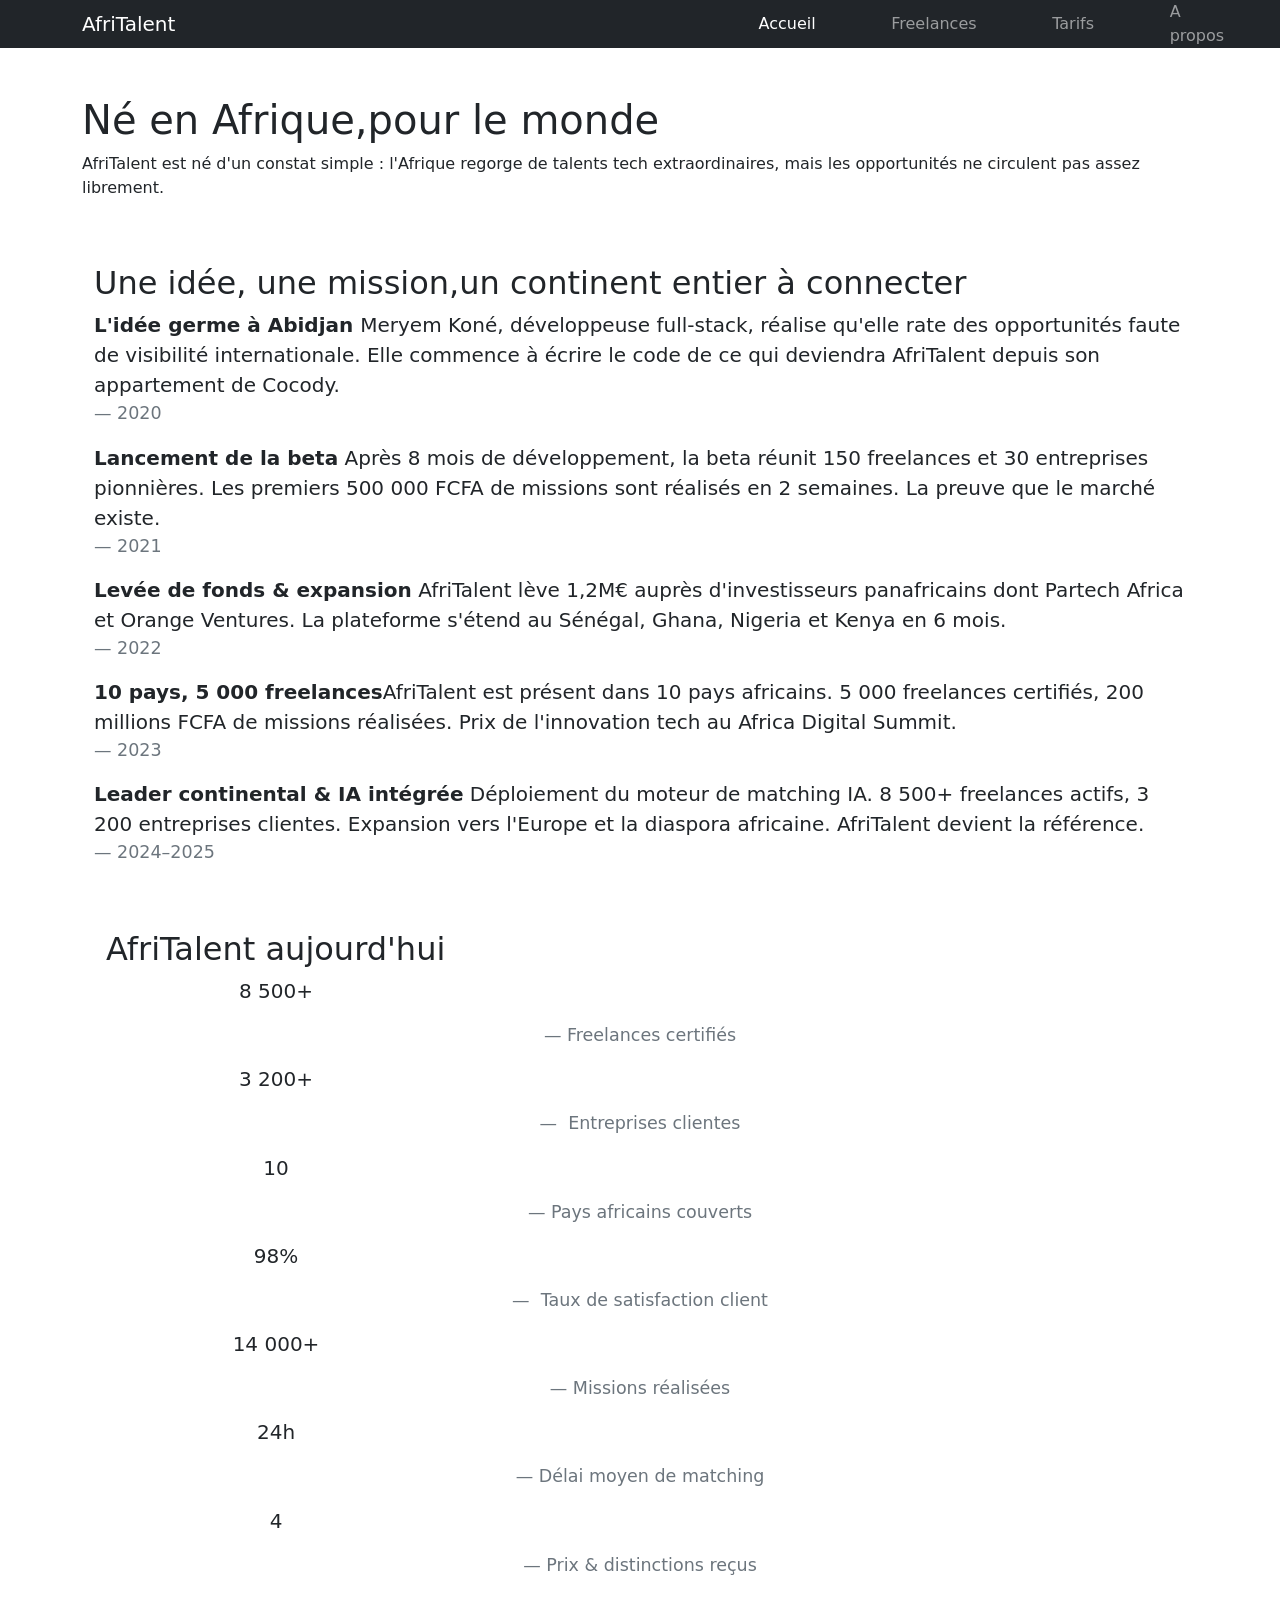
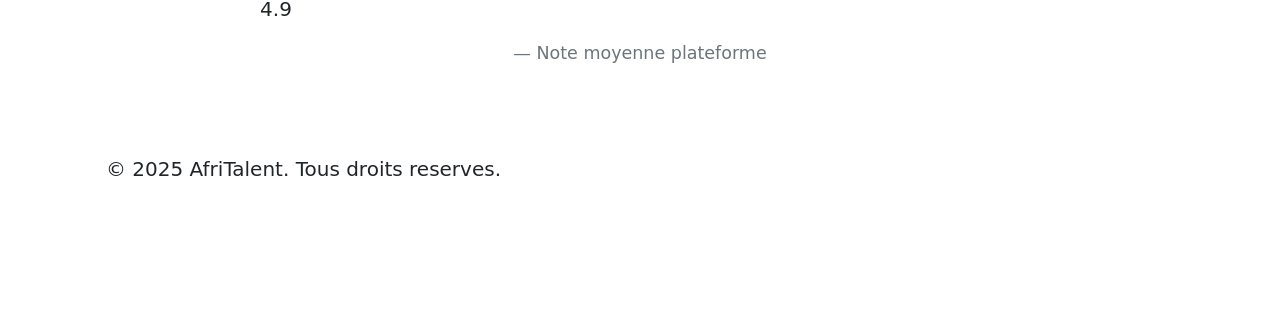
==== ABOUT.html @ 856fa5ba "HTML : structure complete des 5 pages avec sections et contenu texte" ====
<!DOCTYPE html>
<html lang="en">
<head>
    <meta charset="UTF-8">
    <meta name="viewport" content="width=device-width, initial-scale=1.0">
    <title>AfriTalent</title>
</head>
<link href="ABOUT.css" rel="stylesheet" type="text/css">

<link href="https://cdn.jsdelivr.net/npm/bootstrap@5.3.0/dist/css/bootstrap.min.css"
rel="stylesheet">

<body>
   <nav class="navbar navbar-expand-lg navbar-dark bg-dark">
 <div class="container">
 <a class="navbar-brand" href="index.html">AfriTalent</a>
 <button class="navbar-toggler" type="button"
 data-bs-toggle="collapse"
 data-bs-target="#navMenu"
 aria-controls="navMenu"
 aria-expanded="false"
 aria-label="Toggle navigation">
 <span class="navbar-toggler-icon"></span>
 </button>
 <div class="collapse navbar-collapse" id="navMenu">
 <ul class="navbar-nav ms-auto">
 <li class="nav-item"><a class="nav-link active"
href="index.html">Accueil</a></li>
 <li class="nav-item"><a class="nav-link"
href="freelances.html">Freelances</a></li>
 <li class="nav-item"><a class="nav-link"
href="tarifs.html">Tarifs</a></li>
 <li class="nav-item"><a class="nav-link" href="about.html">A
propos</a></li>
 <li class="nav-item"><a class="nav-link"
href="contact.html">Contact</a></li>
 </ul>
 </div>
 </div>
</nav>
 <!-- Contenu principal -->
 <main>
 <!-- Section Hero : accroche principale -->
 <section id="hero">
 <div class="container py-5">
 <h1>Né en Afrique,pour le monde</h1>
 <p>AfriTalent est né d'un constat simple : l'Afrique regorge de talents tech extraordinaires, mais les opportunités ne circulent pas assez librement. </p>

 <!-- Section Temoignages -->
 <section id="parcours">
 <div class="container py-5">
 <h2>Une idée, une mission,un continent entier à connecter</h2>
 <blockquote class="blockquote">
 <p> <strong>L'idée germe à Abidjan </strong>
Meryem Koné, développeuse full-stack, réalise qu'elle rate des opportunités faute de visibilité internationale. Elle commence à écrire le code de ce qui deviendra AfriTalent depuis son appartement de Cocody.</p>
 <footer class="blockquote-footer">2020</footer>
 
 <p><strong>Lancement de la beta</strong>
    Après 8 mois de développement, la beta réunit 150 freelances et 30 entreprises pionnières. Les premiers 500 000 FCFA de missions sont réalisés en 2 semaines. La preuve que le marché existe.</p>
    <footer class="blockquote-footer">2021 </footer>
    <p><strong> Levée de fonds & expansion</strong>
    AfriTalent lève 1,2M€ auprès d'investisseurs panafricains dont Partech Africa et Orange Ventures. La plateforme s'étend au Sénégal, Ghana, Nigeria et Kenya en 6 mois.</p>
    <footer class="blockquote-footer">2022</footer>
    <p><strong>10 pays, 5 000 freelances</strong>AfriTalent est présent dans 10 pays africains. 5 000 freelances certifiés, 200 millions FCFA de missions réalisées. Prix de l'innovation tech au Africa Digital Summit.</p>
    <footer class="blockquote-footer">2023</footer>
    <p><strong>Leader continental & IA intégrée</strong>
     Déploiement du moteur de matching IA. 8 500+ freelances actifs, 3 200 entreprises clientes. Expansion vers l'Europe et la diaspora africaine. AfriTalent devient la référence.</p>
    <footer class="blockquote-footer">2024–2025 </footer>

    <!-- Section Statistiques -->
 <section id="statistiques">
 <div class="container py-5">
 <h2>AfriTalent aujourd'hui</h2>
 <div class="row text-center">
 <div class="col-md-4"><p>8 500+</p></div>
 <footer class="blockquote-footer">Freelances certifiés</footer>
 <div class="col-md-4"><p> 3 200+</p></div>
 <footer class="blockquote-footer"> Entreprises clientes</footer>
 <div class="col-md-4"><p>10</p></div>
 <footer class="blockquote-footer">Pays africains couverts </footer>
  <div class="col-md-4"><p>98%</p></div>
  <footer class="blockquote-footer"> Taux de satisfaction client</footer>
  <div class="col-md-4"><p>14 000+</p></div>
  <footer class="blockquote-footer">Missions réalisées</footer>
  <div class="col-md-4"><p>24h</p></div>
  <footer class="blockquote-footer">Délai moyen de matching</footer>
  <div class="col-md-4"><p>4</p></div>
  <footer class="blockquote-footer">Prix & distinctions reçus</footer>
  <div class="col-md-4"><p>4.9</p></div>
  <footer class="blockquote-footer">Note moyenne plateforme</footer>
 </div>
 </div>
</section>
     <footer>
 <div class="container py-4">
 <p>&copy; 2025 AfriTalent. Tous droits reserves.</p>
 </div>
 </footer>
 <script
src="https://cdn.jsdelivr.net/npm/bootstrap@5.3.0/dist/js/bootstrap.bundle.min.js"
></script>
 <script src="js/main.js"></script>
     
 </section>
 </main>
</body>
</html>
---- ABOUT.css ----
*{
    margin: 0;
}
span{
    color:orangered ;
}
nav{
    background-color: rgb(6, 6, 53);
    display: flex;
    align-items: left; 
    color: white;
    height: 3em;
    padding: 0;
    margin: 0;
    gap: 25%;
    justify-content: space-around;
}
nav ul{
     padding: 25px 5% ;
     display: flex;
     align-items: center;
     justify-content: space-between;
      list-style: none;
    gap: 15%;
    
}
nav div {
    display: flex;
    align-items: end;
    justify-content:center;
     display: inline-flex;
}
nav ul li a{
    color: white;
  
}
header{
    background-color:rgb(6, 6, 53) ;
    color: white;
    height: 15em;
    justify-content: space-between;
    
}
header h2{
    color: orangered;
   padding: 3% 0% 1% 40%;
   font-family: 'Segoe UI', Tahoma, Geneva, Verdana, sans-serif;
   font-size:20px;
}
header h1{ 
   font-family: 'Franklin Gothic Medium', 'Arial Narrow', Arial, sans-serif;
   font-size:larger;
   padding: 0% 20% 2% 30%;
   font-size: 40px;
} 
header p{
    font-family: Verdana, Geneva, Tahoma, sans-serif;
   font-size:larger;
   padding: 0% 20% 3% 22%;
   color: gray;
   }
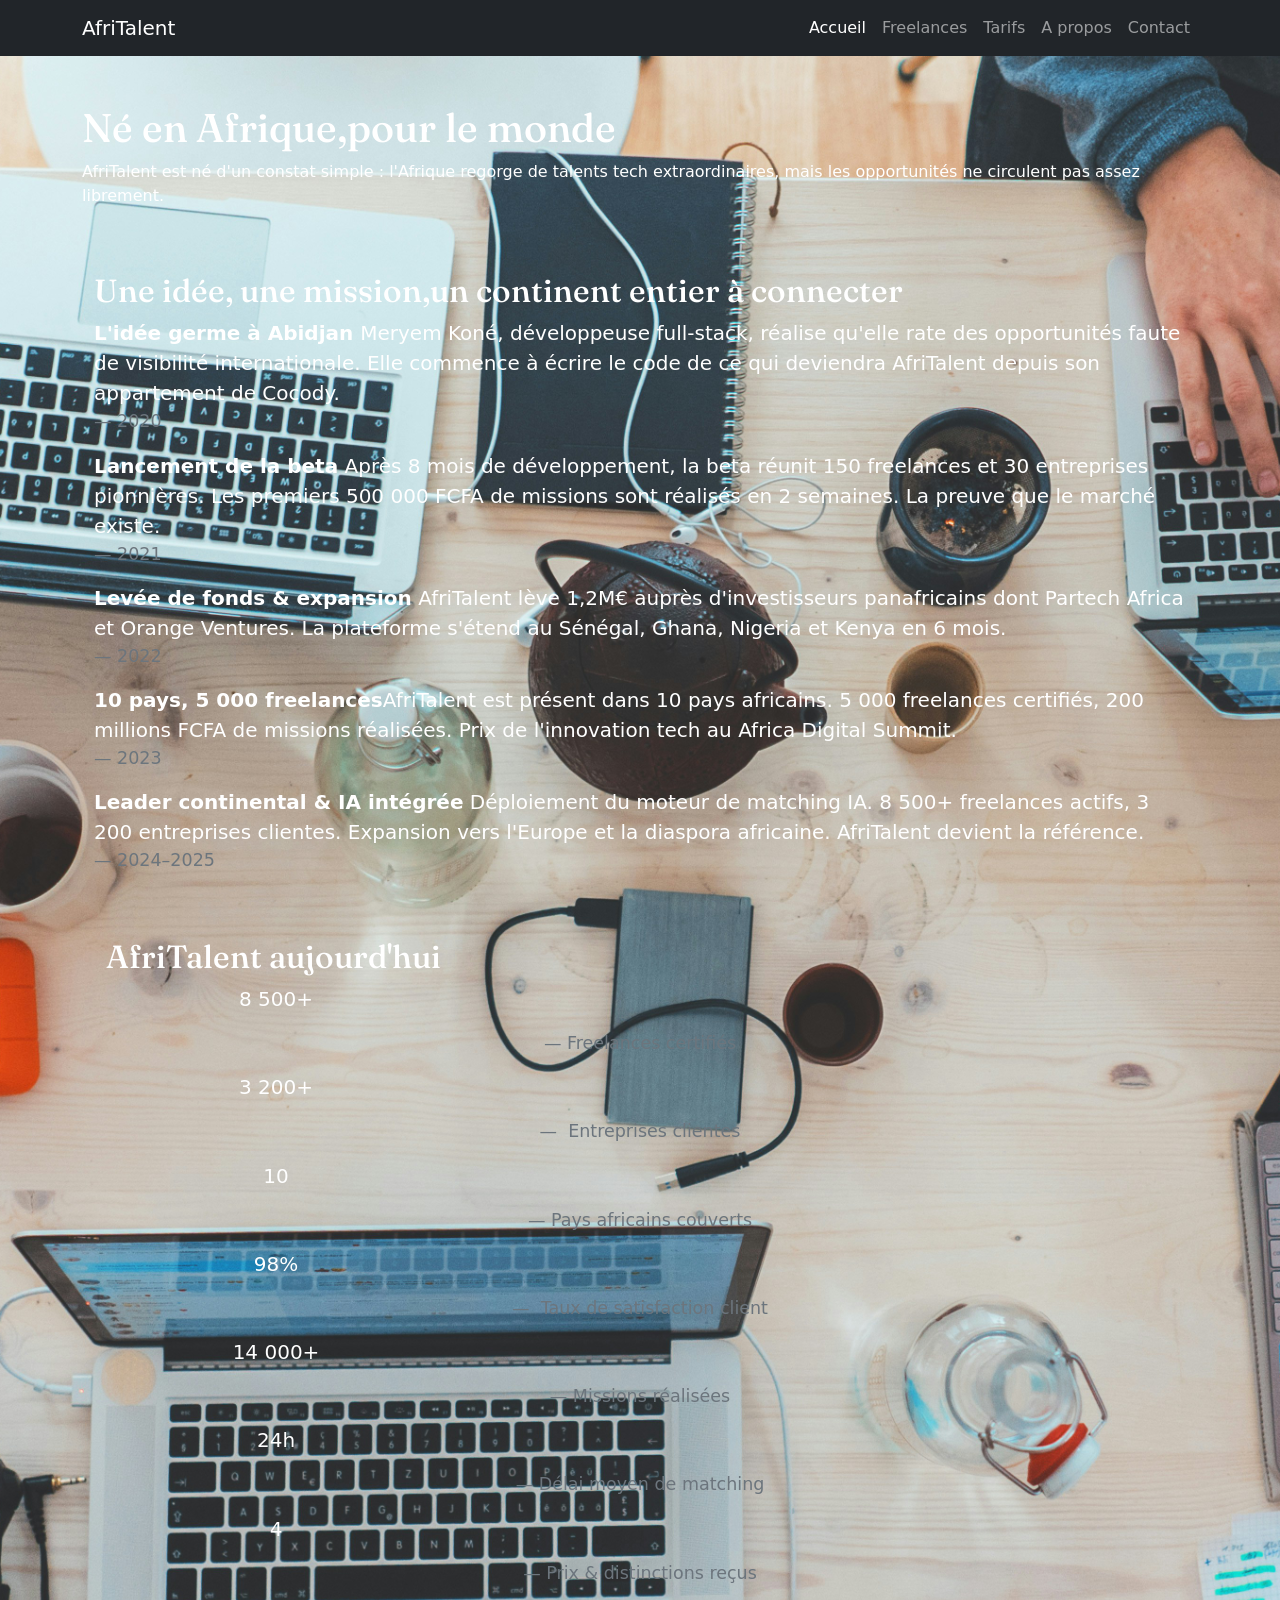
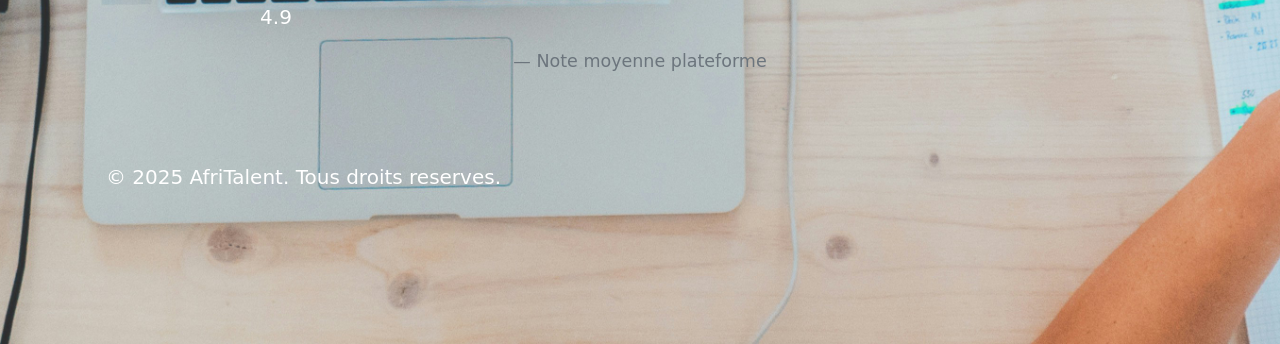
==== commit 7fb4f924: "structures complet des 5 pages avec sections et contenus" ====
--- a/ABOUT.html
+++ b/ABOUT.html
@@ -5,7 +5,7 @@
     <meta name="viewport" content="width=device-width, initial-scale=1.0">
     <title>AfriTalent</title>
 </head>
-<link href="ABOUT.css" rel="stylesheet" type="text/css">
+<link href="css/index.css" rel="stylesheet" type="text/css">
 
 <link href="https://cdn.jsdelivr.net/npm/bootstrap@5.3.0/dist/css/bootstrap.min.css"
 rel="stylesheet">
@@ -93,7 +93,8 @@
 </section>
      <footer>
  <div class="container py-4">
- <p>&copy; 2025 AfriTalent. Tous droits reserves.</p>
+ <p>&copy; 2025 AfriTalent. Tous droits reserves.
+ </p>
  </div>
  </footer>
  <script
--- a/css/index.css
+++ b/css/index.css
@@ -0,0 +1,382 @@
+ /* ═══ 1. IMPORT GOOGLE FONTS ═══ */
+@import url('https://fonts.googleapis.com/css2?family=Plus+Jakarta+Sans:ital,wght@0,300;0,400;0,500;0,600;0,700;0,800;1,300&family=Fraunces:ital,wght@0,400;0,700;1,400;1,700&display=swap');
+
+
+/* ═══ 2. VARIABLES CSS (:root) ═══ */
+:root {
+
+  /* --- Couleurs principales --- */
+  --terra: #E05B2B;           /* orange terracotta */
+  --terra-dark: #b8421a;      /* terracotta foncé (hover) */
+  --terra-light: #f07a52;     /* terracotta clair */
+  --gold: #F4A622;            /* or africain */
+  --gold-light: #ffc85c;      /* or clair */
+  --charcoal: #1C1C2E;        /* noir bleuté */
+  --charcoal-2: #2a2a3e;      /* noir bleuté secondaire */
+
+  /* --- Couleurs de fond --- */
+  --cream: #FDF8F2;           /* crème chaud */
+  --cream-2: #f5ede0;         /* crème secondaire */
+  --white: #ffffff;           /* blanc pur */
+
+  /* --- Couleurs de texte --- */
+  --text: #ffffff;            /* texte principal */
+  --text-muted: #6b6b80;      /* texte secondaire */
+
+  /* --- Bordures et ombres --- */
+  --border: rgba(28,28,46,0.1);
+  --shadow: 0 4px 24px rgba(28,28,46,0.10);
+  --shadow-lg: 0 12px 48px rgba(28,28,46,0.16);
+
+  /* --- Espacements --- */
+  --spacing-xs: 0.25rem;      /* 4px */
+  --spacing-sm: 0.5rem;       /* 8px */
+  --spacing-md: 1rem;         /* 16px */
+  --spacing-lg: 2rem;         /* 32px */
+  --spacing-xl: 4rem;         /* 64px */
+
+  /* --- Border radius --- */
+  --radius: 16px;
+  --radius-sm: 8px;
+  --radius-xl: 28px;
+
+  /* --- Polices --- */
+  --font-titre: 'Fraunces', serif;
+  --font-corps: 'Plus Jakarta Sans', sans-serif;
+
+  /* ---images --- */
+  
+  --img-hero: url('images/photo4.jpg');
+  --img-contact: url('images/photo2.jpg');
+
+}
+
+
+/* ═══ 3. RESET CSS + STYLES DE BASE ═══ */
+
+/* Reset universel */
+*,
+*::before,
+*::after {
+  box-sizing: border-box;
+  margin: 0;
+  padding: 0;
+}
+
+/* Body */
+body {
+  font-family: var(--font-corps);
+  font-weight: 400;
+  font-size: 16px;
+  line-height: 1.65;
+  color: var(--text);
+  background: var(--white);
+  -webkit-font-smoothing: antialiased;
+  -moz-osx-font-smoothing: grayscale;
+}
+ 
+ #hero {
+  background-image:var(--img-hero);
+     background-size: cover;
+  background-position: center;
+  min-height: 500px;
+    color: var(--text);
+
+}
+
+/* Titres — police Fraunces */
+h1, h2, h3, h4, h5, h6 {
+  font-family: var(--font-titre);
+  font-weight: 700;
+  line-height: 1.15;
+  color: var(--text);
+}
+
+/* Paragraphes */
+p {
+  margin-bottom: var(--spacing-md);
+  color: var(--text);
+}
+
+/* Liens */
+a {
+  color: var(--terra);
+  text-decoration: none;
+  transition: color 0.2s;
+}
+a:hover {
+  color: var(--terra-dark);
+}
+
+/* Images */
+img {
+  max-width: 100%;
+  height: auto;
+  display: block;
+}
+
+/* Listes */
+ul, ol {
+  padding-left: var(--spacing-lg);
+}
+
+
+/* ═══ 4. NAVBAR ═══ */
+
+.at-nav {
+  background: var(--charcoal);
+  padding: 0 2rem;
+  position: sticky;
+  top: 0;
+  z-index: 1000;
+  border-bottom: 2px solid var(--terra);
+  height: 70px;
+  display: flex;
+  align-items: center;
+}
+
+/* Logo */
+.at-nav .navbar-brand {
+  font-family: var(--font-titre);
+  font-weight: 700;
+  font-size: 1.5rem;
+  color: var(--white) !important;
+  letter-spacing: -0.5px;
+  text-decoration: none;
+}
+
+/* Couleur de l'accent du logo */
+.at-nav .navbar-brand span {
+  color: var(--gold);
+}
+
+/* Liens de navigation */
+.at-nav .nav-link {
+  color: rgba(255, 255, 255, 0.75) !important;
+  font-family: var(--font-corps);
+  font-weight: 500;
+  font-size: 0.9rem;
+  padding: 0.5rem 0.85rem !important;
+  transition: color 0.2s;
+}
+
+/* Lien actif et hover */
+.at-nav .nav-link:hover,
+.at-nav .nav-link.active {
+  color: var(--gold) !important;
+}
+
+/* Icône hamburger mobile */
+.at-nav .navbar-toggler {
+  border-color: rgba(255, 255, 255, 0.3);
+}
+.at-nav .navbar-toggler-icon {
+  background-image: url("data:image/svg+xml,%3csvg xmlns='http://www.w3.org/2000/svg' viewBox='0 0 30 30'%3e%3cpath stroke='rgba%28255,255,255,.7%29' stroke-linecap='round' stroke-miterlimit='10' stroke-width='2' d='M4 7h22M4 15h22M4 23h22'/%3e%3c/svg%3e");
+}
+
+/* Bouton CTA dans la navbar */
+.btn-nav-cta {
+  background: var(--terra);
+  color: var(--white) ;
+  border-radius: 50px ;
+  padding: 0.45rem 1.2rem ;
+  font-weight: 600;
+  font-size: 0.85rem ;
+  transition: background 0.2s;
+}
+.btn-nav-cta:hover {
+  background: var(--terra-dark);
+  color: var(--white);
+}
+
+
+/* ═══ 5. BOUTONS ═══ */
+
+.btn-terra {
+  background: var(--terra);
+  color: var(--white);
+  border: none;
+  border-radius: 50px;
+  padding: 0.7rem 1.8rem;
+  font-family: var(--font-corps);
+  font-weight: 700;
+  font-size: 0.9rem;
+  cursor: pointer;
+  transition: background 0.2s, transform 0.15s;
+  display: inline-block;
+  text-decoration: none;
+}
+.btn-terra:hover {
+  background: var(--terra-dark);
+  color: var(--white);
+  transform: translateY(-1px);
+}
+
+.btn-outline-terra {
+  background: transparent;
+  color: var(--terra);
+  border: 2px solid var(--terra);
+  border-radius: 50px;
+  padding: 0.65rem 1.75rem;
+  font-family: var(--font-corps);
+  font-weight: 700;
+  font-size: 0.9rem;
+  cursor: pointer;
+  transition: all 0.2s;
+  display: inline-block;
+  text-decoration: none;
+}
+.btn-outline-terra:hover {
+  background: var(--terra);
+  color: var(--white);
+}
+
+.btn-gold {
+  background: var(--gold);
+  color: var(--charcoal);
+  border: none;
+  border-radius: 50px;
+  padding: 0.7rem 1.8rem;
+  font-family: var(--font-corps);
+  font-weight: 700;
+  font-size: 0.9rem;
+  cursor: pointer;
+  transition: background 0.2s, transform 0.15s;
+  display: inline-block;
+  text-decoration: none;
+}
+.btn-gold:hover {
+  background: var(--gold-light);
+  color: var(--charcoal);
+  transform: translateY(-1px);
+}
+
+
+/* ═══ 6. UTILITAIRES ═══ */
+
+/* Label de section */
+.section-label {
+  font-size: 0.78rem;
+  font-weight: 700;
+  letter-spacing: 0.12em;
+  text-transform: uppercase;
+  color: var(--terra);
+  margin-bottom: 0.5rem;
+  display: block;
+}
+
+/* Badge */
+.at-badge {
+  display: inline-block;
+  background: rgba(224, 91, 43, 0.12);
+  color: var(--terra);
+  border-radius: 50px;
+  font-size: 0.75rem;
+  font-weight: 700;
+  padding: 0.3rem 0.85rem;
+  letter-spacing: 0.05em;
+}
+
+/* Étoiles */
+.stars {
+  color: var(--gold);
+  font-size: 0.85rem;
+  letter-spacing: 1px;
+}
+
+/* Avatar cercle */
+.avatar-circle {
+  width: 56px;
+  height: 56px;
+  border-radius: 50%;
+  display: flex;
+  align-items: center;
+  justify-content: center;
+  font-family: var(--font-titre);
+  font-weight: 700;
+  font-size: 1.1rem;
+  flex-shrink: 0;
+}
+
+/* Carte de base */
+.at-card {
+  background: var(--white);
+  border: 1px solid var(--border);
+  border-radius: var(--radius);
+  padding: 1.5rem;
+  transition: box-shadow 0.25s, transform 0.25s;
+}
+.at-card:hover {
+  box-shadow: var(--shadow-lg);
+  transform: translateY(-3px);
+}
+
+/* Animation fade-up au scroll */
+.fade-up {
+  opacity: 0;
+  transform: translateY(30px);
+  transition: opacity 0.55s ease, transform 0.55s ease;
+}
+.fade-up.visible {
+  opacity: 1;
+  transform: translateY(0);
+}
+
+/* Carte Google Maps */
+.map-wrapper {
+  border-radius: 20px;
+  overflow: hidden;
+  border: 1.5px solid var(--border);
+  box-shadow: var(--shadow);
+}
+
+
+/* ═══ 7. FOOTER ═══ */
+
+.at-footer {
+  background: var(--charcoal);
+  color: rgba(255, 255, 255, 0.7);
+  padding: 4rem 0 2rem;
+}
+.at-footer h5 {
+  font-family: var(--font-titre);
+  color: var(--white);
+  font-size: 1rem;
+  margin-bottom: 1rem;
+}
+.at-footer a {
+  color: rgba(255, 255, 255, 0.6);
+  text-decoration: none;
+  font-size: 0.875rem;
+  display: block;
+  margin-bottom: 0.4rem;
+  transition: color 0.2s;
+}
+.at-footer a:hover {
+  color: var(--gold);
+}
+.at-footer-brand {
+  font-family: var(--font-titre);
+  font-weight: 700;
+  font-size: 1.6rem;
+  color: var(--white);
+}
+.at-footer-brand span {
+  color: var(--gold);
+}
+.at-footer-bottom {
+  border-top: 1px solid rgba(255, 255, 255, 0.1);
+  margin-top: 3rem;
+  padding-top: 1.5rem;
+  font-size: 0.8rem;
+  color: rgba(255, 255, 255, 0.4);
+}
+.py-5 .contact-form-card{
+   background-image:var(--img-contact);
+    background-size: cover;
+  background-position: center;
+  min-height: 500px;
+    color: var(--text);
+
+}
+ 
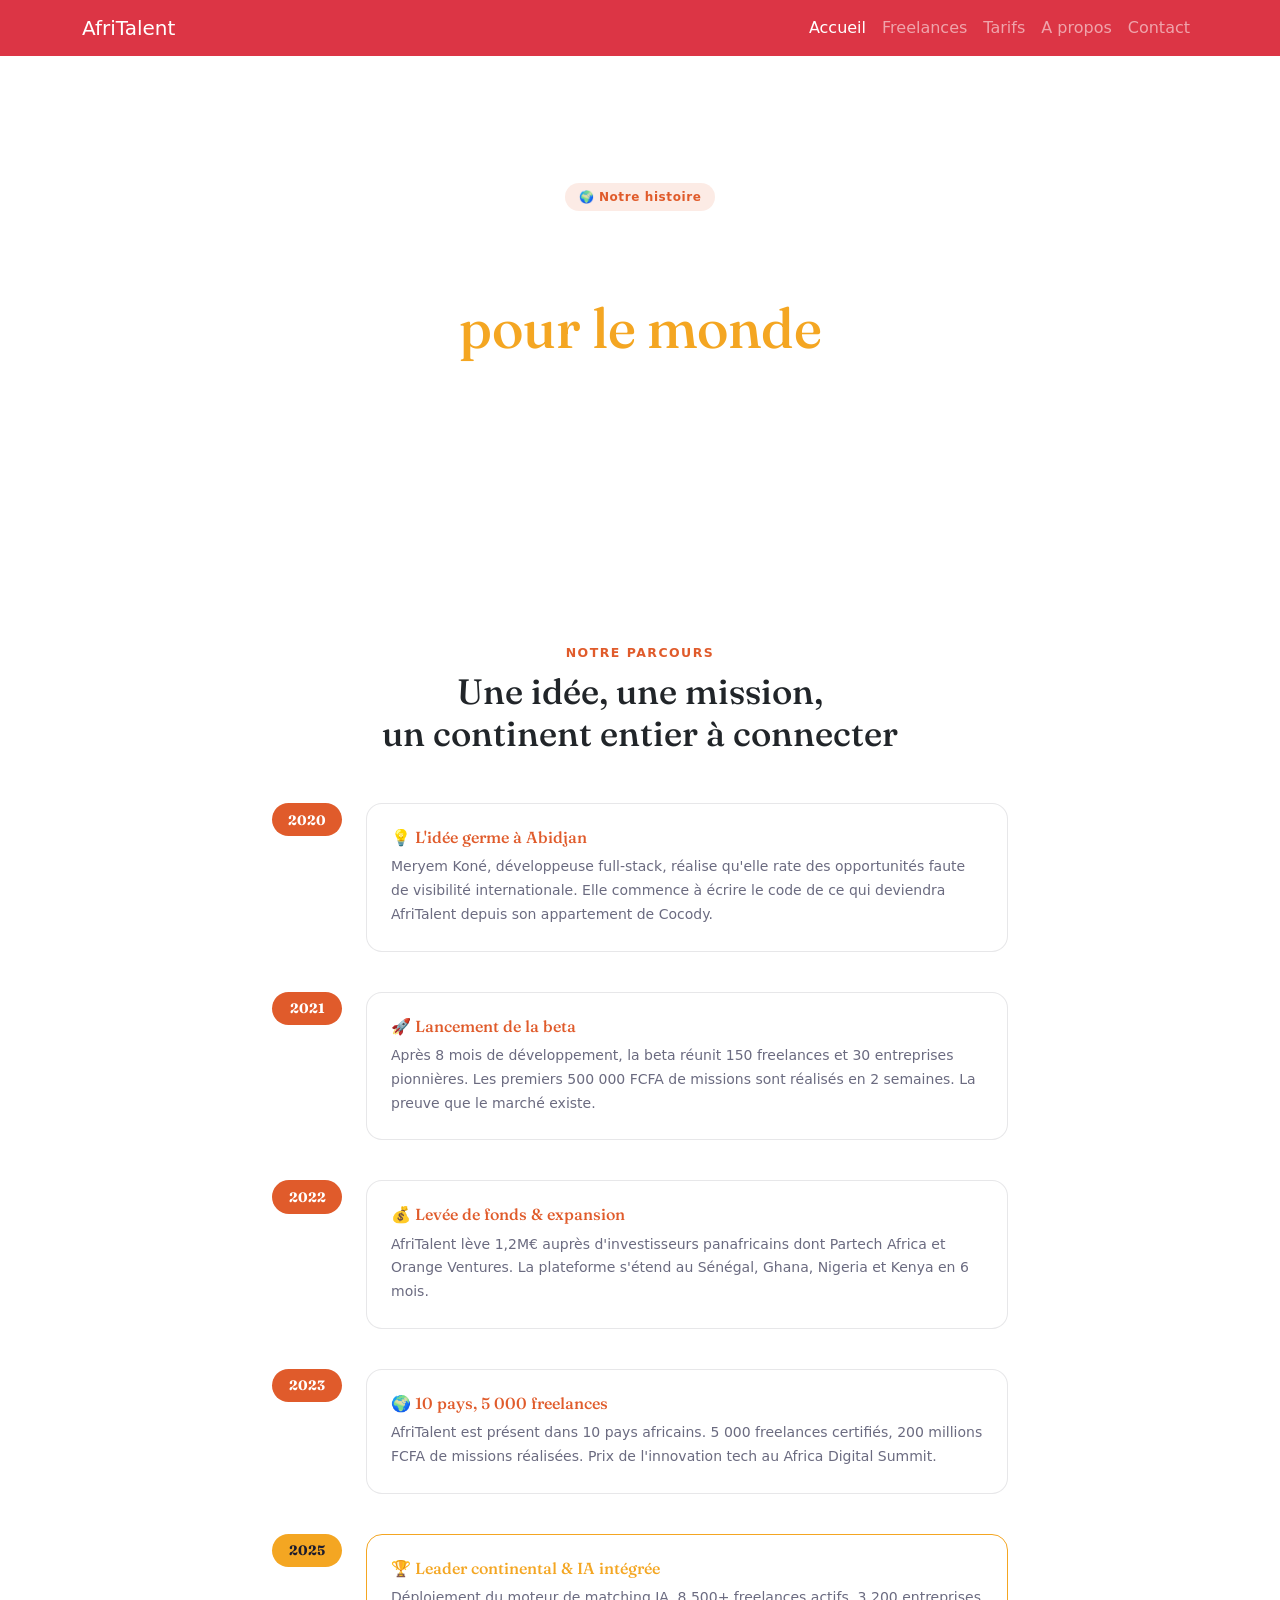
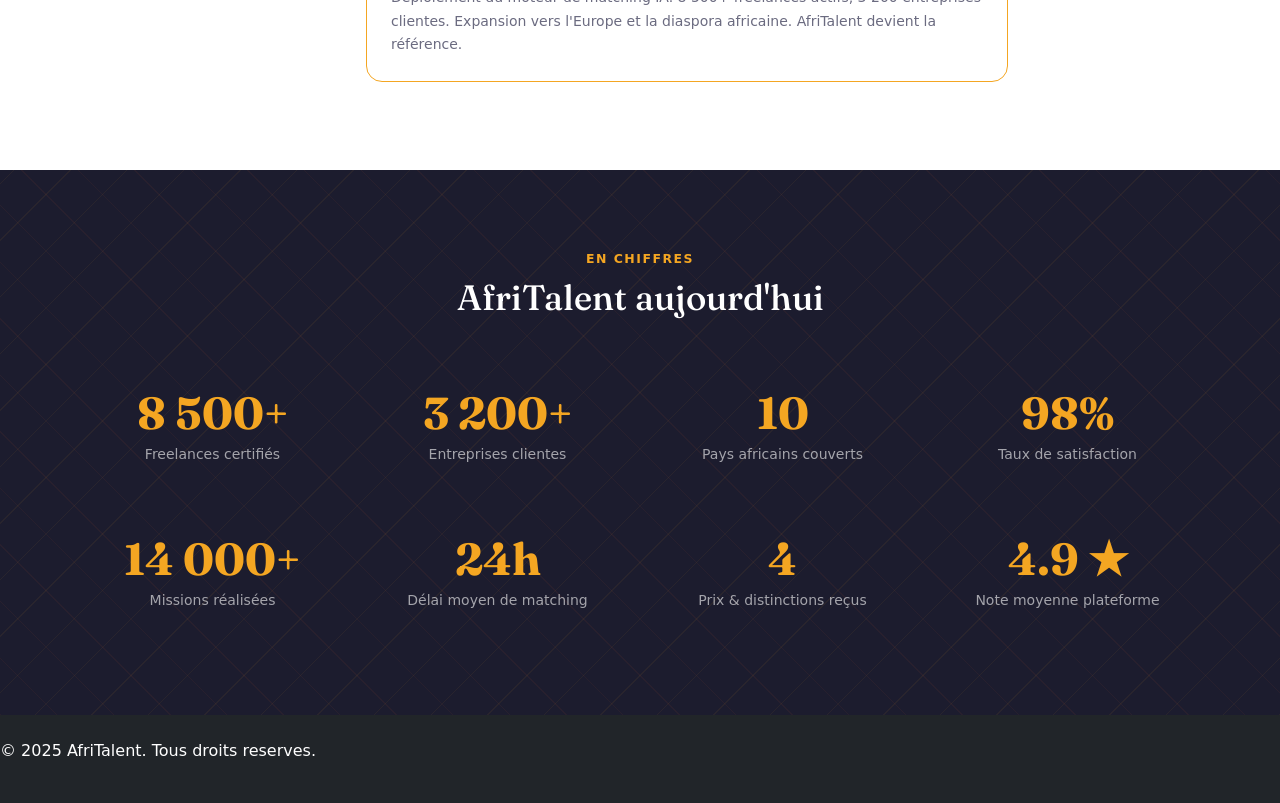
==== commit 6373b8b6: "responsive design mobile et tablettes , media queries" ====
--- a/ABOUT.html
+++ b/ABOUT.html
@@ -11,7 +11,7 @@
 rel="stylesheet">
 
 <body>
-   <nav class="navbar navbar-expand-lg navbar-dark bg-dark">
+   <nav class="navbar navbar-expand-lg navbar-dark  bg-danger">
  <div class="container">
  <a class="navbar-brand" href="index.html">AfriTalent</a>
  <button class="navbar-toggler" type="button"
@@ -38,71 +38,473 @@
  </div>
  </div>
 </nav>
- <!-- Contenu principal -->
- <main>
- <!-- Section Hero : accroche principale -->
- <section id="hero">
- <div class="container py-5">
- <h1>Né en Afrique,pour le monde</h1>
- <p>AfriTalent est né d'un constat simple : l'Afrique regorge de talents tech extraordinaires, mais les opportunités ne circulent pas assez librement. </p>
-
- <!-- Section Temoignages -->
- <section id="parcours">
- <div class="container py-5">
- <h2>Une idée, une mission,un continent entier à connecter</h2>
- <blockquote class="blockquote">
- <p> <strong>L'idée germe à Abidjan </strong>
-Meryem Koné, développeuse full-stack, réalise qu'elle rate des opportunités faute de visibilité internationale. Elle commence à écrire le code de ce qui deviendra AfriTalent depuis son appartement de Cocody.</p>
- <footer class="blockquote-footer">2020</footer>
- 
- <p><strong>Lancement de la beta</strong>
-    Après 8 mois de développement, la beta réunit 150 freelances et 30 entreprises pionnières. Les premiers 500 000 FCFA de missions sont réalisés en 2 semaines. La preuve que le marché existe.</p>
-    <footer class="blockquote-footer">2021 </footer>
-    <p><strong> Levée de fonds & expansion</strong>
-    AfriTalent lève 1,2M€ auprès d'investisseurs panafricains dont Partech Africa et Orange Ventures. La plateforme s'étend au Sénégal, Ghana, Nigeria et Kenya en 6 mois.</p>
-    <footer class="blockquote-footer">2022</footer>
-    <p><strong>10 pays, 5 000 freelances</strong>AfriTalent est présent dans 10 pays africains. 5 000 freelances certifiés, 200 millions FCFA de missions réalisées. Prix de l'innovation tech au Africa Digital Summit.</p>
-    <footer class="blockquote-footer">2023</footer>
-    <p><strong>Leader continental & IA intégrée</strong>
-     Déploiement du moteur de matching IA. 8 500+ freelances actifs, 3 200 entreprises clientes. Expansion vers l'Europe et la diaspora africaine. AfriTalent devient la référence.</p>
-    <footer class="blockquote-footer">2024–2025 </footer>
-
-    <!-- Section Statistiques -->
- <section id="statistiques">
- <div class="container py-5">
- <h2>AfriTalent aujourd'hui</h2>
- <div class="row text-center">
- <div class="col-md-4"><p>8 500+</p></div>
- <footer class="blockquote-footer">Freelances certifiés</footer>
- <div class="col-md-4"><p> 3 200+</p></div>
- <footer class="blockquote-footer"> Entreprises clientes</footer>
- <div class="col-md-4"><p>10</p></div>
- <footer class="blockquote-footer">Pays africains couverts </footer>
-  <div class="col-md-4"><p>98%</p></div>
-  <footer class="blockquote-footer"> Taux de satisfaction client</footer>
-  <div class="col-md-4"><p>14 000+</p></div>
-  <footer class="blockquote-footer">Missions réalisées</footer>
-  <div class="col-md-4"><p>24h</p></div>
-  <footer class="blockquote-footer">Délai moyen de matching</footer>
-  <div class="col-md-4"><p>4</p></div>
-  <footer class="blockquote-footer">Prix & distinctions reçus</footer>
-  <div class="col-md-4"><p>4.9</p></div>
-  <footer class="blockquote-footer">Note moyenne plateforme</footer>
- </div>
- </div>
+
+<!-- ═══ HERO ═══ -->
+<section id="hero" style="
+  background-image: var(--img-hero);
+  background-size: cover;
+  background-position: center;
+  min-height: 60vh;
+  display: flex;
+  align-items: center;">
+
+  <div class="container py-5 text-center">
+    <div class="at-badge mb-3">🌍 Notre histoire</div>
+    <h1 style="
+      font-family: var(--font-titre);
+      font-size: clamp(2rem, 5vw, 3.5rem);
+      color: var(--white);
+      margin-bottom: 1.25rem;">
+      Né en Afrique,<br>
+      <span style="color: var(--gold);">pour le monde</span>
+    </h1>
+    <p style="
+      color: rgba(255,255,255,0.75);
+      font-size: 1.05rem;
+      max-width: 580px;
+      margin: 0 auto;
+      line-height: 1.75;">
+      AfriTalent est né d'un constat simple : l'Afrique regorge 
+      de talents tech extraordinaires, mais les opportunités 
+      ne circulent pas assez librement.
+    </p>
+  </div>
+
 </section>
-     <footer>
- <div class="container py-4">
- <p>&copy; 2025 AfriTalent. Tous droits reserves.
- </p>
+
+
+<!-- ═══ TIMELINE — HISTOIRE ═══ -->
+<section id="parcours" class="py-5">
+  <div class="container">
+
+    <!-- Titre -->
+    <div class="text-center mb-5">
+      <div class="section-label">Notre parcours</div>
+      <h2 style="
+        font-family: var(--font-titre);
+        font-size: clamp(1.6rem, 3vw, 2.2rem);">
+        Une idée, une mission,<br>un continent entier à connecter
+      </h2>
+    </div>
+
+    <!-- Timeline -->
+    <div class="row justify-content-center">
+      <div class="col-lg-8">
+
+        <!-- Item 1 -->
+        <div style="
+          display: flex;
+          gap: 1.5rem;
+          margin-bottom: 2.5rem;
+          align-items: flex-start;">
+
+          <!-- Année -->
+          <div style="
+            min-width: 70px;
+            text-align: center;">
+            <div style="
+              background: var(--terra);
+              color: var(--white);
+              font-family: var(--font-titre);
+              font-weight: 700;
+              font-size: 0.85rem;
+              padding: 0.4rem 0.75rem;
+              border-radius: 50px;">
+              2020
+            </div>
+          </div>
+
+          <!-- Contenu -->
+          <div class="at-card" style="flex: 1;">
+            <h4 style="
+              font-family: var(--font-titre);
+              font-size: 1rem;
+              color: var(--terra);
+              margin-bottom: 0.5rem;">
+              💡 L'idée germe à Abidjan
+            </h4>
+            <p style="
+              font-size: 0.875rem;
+              color: var(--text-muted);
+              margin: 0;
+              line-height: 1.7;">
+              Meryem Koné, développeuse full-stack, réalise qu'elle 
+              rate des opportunités faute de visibilité internationale. 
+              Elle commence à écrire le code de ce qui deviendra 
+              AfriTalent depuis son appartement de Cocody.
+            </p>
+          </div>
+
+        </div>
+
+        <!-- Item 2 -->
+        <div style="
+          display: flex;
+          gap: 1.5rem;
+          margin-bottom: 2.5rem;
+          align-items: flex-start;">
+          <div style="min-width: 70px; text-align: center;">
+            <div style="
+              background: var(--terra);
+              color: var(--white);
+              font-family: var(--font-titre);
+              font-weight: 700;
+              font-size: 0.85rem;
+              padding: 0.4rem 0.75rem;
+              border-radius: 50px;">
+              2021
+            </div>
+          </div>
+          <div class="at-card" style="flex: 1;">
+            <h4 style="
+              font-family: var(--font-titre);
+              font-size: 1rem;
+              color: var(--terra);
+              margin-bottom: 0.5rem;">
+              🚀 Lancement de la beta
+            </h4>
+            <p style="
+              font-size: 0.875rem;
+              color: var(--text-muted);
+              margin: 0;
+              line-height: 1.7;">
+              Après 8 mois de développement, la beta réunit 
+              150 freelances et 30 entreprises pionnières. 
+              Les premiers 500 000 FCFA de missions sont réalisés 
+              en 2 semaines. La preuve que le marché existe.
+            </p>
+          </div>
+        </div>
+
+        <!-- Item 3 -->
+        <div style="
+          display: flex;
+          gap: 1.5rem;
+          margin-bottom: 2.5rem;
+          align-items: flex-start;">
+          <div style="min-width: 70px; text-align: center;">
+            <div style="
+              background: var(--terra);
+              color: var(--white);
+              font-family: var(--font-titre);
+              font-weight: 700;
+              font-size: 0.85rem;
+              padding: 0.4rem 0.75rem;
+              border-radius: 50px;">
+              2022
+            </div>
+          </div>
+          <div class="at-card" style="flex: 1;">
+            <h4 style="
+              font-family: var(--font-titre);
+              font-size: 1rem;
+              color: var(--terra);
+              margin-bottom: 0.5rem;">
+              💰 Levée de fonds & expansion
+            </h4>
+            <p style="
+              font-size: 0.875rem;
+              color: var(--text-muted);
+              margin: 0;
+              line-height: 1.7;">
+              AfriTalent lève 1,2M€ auprès d'investisseurs 
+              panafricains dont Partech Africa et Orange Ventures. 
+              La plateforme s'étend au Sénégal, Ghana, Nigeria 
+              et Kenya en 6 mois.
+            </p>
+          </div>
+        </div>
+
+        <!-- Item 4 -->
+        <div style="
+          display: flex;
+          gap: 1.5rem;
+          margin-bottom: 2.5rem;
+          align-items: flex-start;">
+          <div style="min-width: 70px; text-align: center;">
+            <div style="
+              background: var(--terra);
+              color: var(--white);
+              font-family: var(--font-titre);
+              font-weight: 700;
+              font-size: 0.85rem;
+              padding: 0.4rem 0.75rem;
+              border-radius: 50px;">
+              2023
+            </div>
+          </div>
+          <div class="at-card" style="flex: 1;">
+            <h4 style="
+              font-family: var(--font-titre);
+              font-size: 1rem;
+              color: var(--terra);
+              margin-bottom: 0.5rem;">
+              🌍 10 pays, 5 000 freelances
+            </h4>
+            <p style="
+              font-size: 0.875rem;
+              color: var(--text-muted);
+              margin: 0;
+              line-height: 1.7;">
+              AfriTalent est présent dans 10 pays africains. 
+              5 000 freelances certifiés, 200 millions FCFA 
+              de missions réalisées. Prix de l'innovation tech 
+              au Africa Digital Summit.
+            </p>
+          </div>
+        </div>
+
+        <!-- Item 5 -->
+        <div style="
+          display: flex;
+          gap: 1.5rem;
+          margin-bottom: 2.5rem;
+          align-items: flex-start;">
+          <div style="min-width: 70px; text-align: center;">
+            <div style="
+              background: var(--gold);
+              color: var(--charcoal);
+              font-family: var(--font-titre);
+              font-weight: 700;
+              font-size: 0.85rem;
+              padding: 0.4rem 0.75rem;
+              border-radius: 50px;">
+              2025
+            </div>
+          </div>
+          <div class="at-card" style="
+            flex: 1;
+            border-color: var(--gold);">
+            <h4 style="
+              font-family: var(--font-titre);
+              font-size: 1rem;
+              color: var(--gold);
+              margin-bottom: 0.5rem;">
+              🏆 Leader continental & IA intégrée
+            </h4>
+            <p style="
+              font-size: 0.875rem;
+              color: var(--text-muted);
+              margin: 0;
+              line-height: 1.7;">
+              Déploiement du moteur de matching IA. 8 500+ freelances 
+              actifs, 3 200 entreprises clientes. Expansion vers 
+              l'Europe et la diaspora africaine. 
+              AfriTalent devient la référence.
+            </p>
+          </div>
+        </div>
+
+      </div>
+    </div>
+  </div>
+</section>
+
+
+<!-- ═══ STATISTIQUES ═══ -->
+<section id="statistiques" style="
+  background: var(--charcoal);
+  padding: 5rem 0;
+  position: relative;
+  overflow: hidden;">
+
+  <!-- Décoration fond -->
+  <div style="
+    position: absolute; inset: 0;
+    background-image:
+      repeating-linear-gradient(45deg,
+        rgba(224,91,43,0.06) 0,
+        rgba(224,91,43,0.06) 1px,
+        transparent 0, transparent 40px),
+      repeating-linear-gradient(-45deg,
+        rgba(244,166,34,0.06) 0,
+        rgba(244,166,34,0.06) 1px,
+        transparent 0, transparent 40px);
+    pointer-events: none;">
+  </div>
+
+  <div class="container" style="position: relative; z-index: 1;">
+
+    <!-- Titre -->
+    <div class="text-center mb-5">
+      <div class="section-label" style="color: var(--gold);">
+        En chiffres
+      </div>
+      <h2 style="
+        font-family: var(--font-titre);
+        color: var(--white);
+        font-size: clamp(1.6rem, 3vw, 2.2rem);">
+        AfriTalent aujourd'hui
+      </h2>
+    </div>
+
+    <!-- Stats grille -->
+    <div class="row g-4 text-center">
+
+      <div class="col-6 col-md-3">
+        <div style="padding: 1.5rem;">
+          <div style="
+            font-family: var(--font-titre);
+            font-size: 2.8rem;
+            font-weight: 700;
+            color: var(--gold);
+            line-height: 1;">
+            8 500+
+          </div>
+          <div style="
+            color: rgba(255,255,255,0.6);
+            font-size: 0.875rem;
+            margin-top: 0.5rem;">
+            Freelances certifiés
+          </div>
+        </div>
+      </div>
+
+      <div class="col-6 col-md-3">
+        <div style="padding: 1.5rem;">
+          <div style="
+            font-family: var(--font-titre);
+            font-size: 2.8rem;
+            font-weight: 700;
+            color: var(--gold);
+            line-height: 1;">
+            3 200+
+          </div>
+          <div style="
+            color: rgba(255,255,255,0.6);
+            font-size: 0.875rem;
+            margin-top: 0.5rem;">
+            Entreprises clientes
+          </div>
+        </div>
+      </div>
+
+      <div class="col-6 col-md-3">
+        <div style="padding: 1.5rem;">
+          <div style="
+            font-family: var(--font-titre);
+            font-size: 2.8rem;
+            font-weight: 700;
+            color: var(--gold);
+            line-height: 1;">
+            10
+          </div>
+          <div style="
+            color: rgba(255,255,255,0.6);
+            font-size: 0.875rem;
+            margin-top: 0.5rem;">
+            Pays africains couverts
+          </div>
+        </div>
+      </div>
+
+      <div class="col-6 col-md-3">
+        <div style="padding: 1.5rem;">
+          <div style="
+            font-family: var(--font-titre);
+            font-size: 2.8rem;
+            font-weight: 700;
+            color: var(--gold);
+            line-height: 1;">
+            98%
+          </div>
+          <div style="
+            color: rgba(255,255,255,0.6);
+            font-size: 0.875rem;
+            margin-top: 0.5rem;">
+            Taux de satisfaction
+          </div>
+        </div>
+      </div>
+
+      <div class="col-6 col-md-3">
+        <div style="padding: 1.5rem;">
+          <div style="
+            font-family: var(--font-titre);
+            font-size: 2.8rem;
+            font-weight: 700;
+            color: var(--gold);
+            line-height: 1;">
+            14 000+
+          </div>
+          <div style="
+            color: rgba(255,255,255,0.6);
+            font-size: 0.875rem;
+            margin-top: 0.5rem;">
+            Missions réalisées
+          </div>
+        </div>
+      </div>
+
+      <div class="col-6 col-md-3">
+        <div style="padding: 1.5rem;">
+          <div style="
+            font-family: var(--font-titre);
+            font-size: 2.8rem;
+            font-weight: 700;
+            color: var(--gold);
+            line-height: 1;">
+            24h
+          </div>
+          <div style="
+            color: rgba(255,255,255,0.6);
+            font-size: 0.875rem;
+            margin-top: 0.5rem;">
+            Délai moyen de matching
+          </div>
+        </div>
+      </div>
+
+      <div class="col-6 col-md-3">
+        <div style="padding: 1.5rem;">
+          <div style="
+            font-family: var(--font-titre);
+            font-size: 2.8rem;
+            font-weight: 700;
+            color: var(--gold);
+            line-height: 1;">
+            4
+          </div>
+          <div style="
+            color: rgba(255,255,255,0.6);
+            font-size: 0.875rem;
+            margin-top: 0.5rem;">
+            Prix & distinctions reçus
+          </div>
+        </div>
+      </div>
+
+      <div class="col-6 col-md-3">
+        <div style="padding: 1.5rem;">
+          <div style="
+            font-family: var(--font-titre);
+            font-size: 2.8rem;
+            font-weight: 700;
+            color: var(--gold);
+            line-height: 1;">
+            4.9 ★
+          </div>
+          <div style="
+            color: rgba(255,255,255,0.6);
+            font-size: 0.875rem;
+            margin-top: 0.5rem;">
+            Note moyenne plateforme
+          </div>
+        </div>
+      </div>
+
+    </div>
+  </div>
+</section>
+
+    <footer>
+ <div class="footer-expand-lg py-4 bg-dark">
+ <p>&copy; 2025 AfriTalent. Tous droits reserves.</p>
  </div>
  </footer>
  <script
 src="https://cdn.jsdelivr.net/npm/bootstrap@5.3.0/dist/js/bootstrap.bundle.min.js"
 ></script>
  <script src="js/main.js"></script>
-     
- </section>
- </main>
 </body>
 </html>
--- a/css/index.css
+++ b/css/index.css
@@ -46,7 +46,7 @@
 
   /* ---images --- */
   
-  --img-hero: url('images/photo4.jpg');
+   --img-hero: url('images/photo4.jpg');
   --img-contact: url('images/photo2.jpg');
 
 }
@@ -76,18 +76,18 @@
 }
  
  #hero {
-  background-image:var(--img-hero);
+  background-image:  linear-gradient(rgba(0, 0, 0, 0.5), rgba(0, 0, 0, 0.5)), var(--img-hero) ; 
      background-size: cover;
   background-position: center;
   min-height: 500px;
-    color: var(--text);
-
+    color: var(--white);
+  background-repeat: no-repeat;
 }
 
 /* Titres — police Fraunces */
 h1, h2, h3, h4, h5, h6 {
   font-family: var(--font-titre);
-  font-weight: 700;
+  font-weight: 1500;
   line-height: 1.15;
   color: var(--text);
 }
@@ -121,28 +121,16 @@
 }
 
 
-/* ═══ 4. NAVBAR ═══ */
-
-.at-nav {
-  background: var(--charcoal);
-  padding: 0 2rem;
-  position: sticky;
-  top: 0;
-  z-index: 1000;
-  border-bottom: 2px solid var(--terra);
-  height: 70px;
-  display: flex;
-  align-items: center;
-}
 
 /* Logo */
 .at-nav .navbar-brand {
   font-family: var(--font-titre);
   font-weight: 700;
   font-size: 1.5rem;
-  color: var(--white) !important;
+  color: var(--gold) ;
   letter-spacing: -0.5px;
-  text-decoration: none;
+  text-decoration:none;
+   background-color: var(--gold-light);
 }
 
 /* Couleur de l'accent du logo */
@@ -152,26 +140,18 @@
 
 /* Liens de navigation */
 .at-nav .nav-link {
-  color: rgba(255, 255, 255, 0.75) !important;
+  color: rgba(234, 219, 218, 0.75);
   font-family: var(--font-corps);
   font-weight: 500;
   font-size: 0.9rem;
-  padding: 0.5rem 0.85rem !important;
+  padding: 0.5rem 0.85rem ;
   transition: color 0.2s;
 }
 
 /* Lien actif et hover */
 .at-nav .nav-link:hover,
 .at-nav .nav-link.active {
-  color: var(--gold) !important;
-}
-
-/* Icône hamburger mobile */
-.at-nav .navbar-toggler {
-  border-color: rgba(255, 255, 255, 0.3);
-}
-.at-nav .navbar-toggler-icon {
-  background-image: url("data:image/svg+xml,%3csvg xmlns='http://www.w3.org/2000/svg' viewBox='0 0 30 30'%3e%3cpath stroke='rgba%28255,255,255,.7%29' stroke-linecap='round' stroke-miterlimit='10' stroke-width='2' d='M4 7h22M4 15h22M4 23h22'/%3e%3c/svg%3e");
+  color: var(--gold) ;
 }
 
 /* Bouton CTA dans la navbar */
@@ -182,7 +162,7 @@
   padding: 0.45rem 1.2rem ;
   font-weight: 600;
   font-size: 0.85rem ;
-  transition: background 0.2s;
+  transition: background 0.2s ;
 }
 .btn-nav-cta:hover {
   background: var(--terra-dark);
@@ -263,6 +243,7 @@
   color: var(--terra);
   margin-bottom: 0.5rem;
   display: block;
+ 
 }
 
 /* Badge */
@@ -331,52 +312,184 @@
 }
 
 
-/* ═══ 7. FOOTER ═══ */
-
-.at-footer {
-  background: var(--charcoal);
-  color: rgba(255, 255, 255, 0.7);
-  padding: 4rem 0 2rem;
-}
-.at-footer h5 {
+═══ 7. FOOTER ═══
+
+
+ 
+#services {
+background-color: #fdc3aa;
+height: 500px;
+}
+ /*---statistiques---*/
+ #statistiques {
+  color: white ;
+ }
+ 
+
+    /* Carte formulaire */
+.contact-form-card {
+  background: var(--img-contact);
+  border: 1.5px solid var(--border);
+  border-radius: var(--radius-xl);
+  padding: 2.5rem;
+  box-shadow: var(--shadow-lg);
+}
+
+/* Focus sur les champs */
+input:focus, 
+select:focus, 
+textarea:focus {
+  border-color: var(--terra) ;
+  box-shadow: 0 0 0 3px rgba(224, 91, 43, 0.1);
+}
+
+/* Champ valide */
+.input-valid {
+  border-color: #22c55e;
+}
+
+/* Champ invalide */
+.input-invalid {
+  border-color: #dc2626;
+}
+
+/* Bouton hover */
+#submitBtn:hover {
+  background: var(--terra-dark);
+}
+
+/* Freelance card */
+.freelance-card {
+  background: var(--white);
+  border: 1.5px solid var(--border);
+  border-radius: var(--radius);
+  padding: 1.5rem;
+  height: 100%;
+  transition: all .25s;
+  display: flex;
+  flex-direction: column;
+}
+.freelance-card:hover {
+  border-color: var(--terra);
+  box-shadow: var(--shadow-lg);
+  transform: translateY(-4px);
+}
+.fl-top {
+  display: flex;
+  align-items: flex-start;
+  gap: 1rem;
+  margin-bottom: 1rem;
+}
+.fl-avatar {
+  width: 56px; height: 56px;
+  border-radius: 50%;
+  display: flex;
+  align-items: center;
+  justify-content: center;
   font-family: var(--font-titre);
+  font-weight: 700;
+  font-size: 1.1rem;
+  flex-shrink: 0;
+}
+.fl-name {
+  font-weight: 700;
+  font-size: 0.95rem;
+  margin-bottom: 0.15rem;
+}
+.fl-role {
+  font-size: 0.78rem;
+  color: var(--terra);
+  font-weight: 600;
+}
+.fl-country {
+  font-size: 0.72rem;
+  color: var(--text-muted);
+}
+.fl-bio {
+  font-size: 0.82rem;
+  color: var(--text-muted);
+  line-height: 1.6;
+  margin-bottom: 1rem;
+  flex: 1;
+}
+.fl-footer {
+  border-top: 1px solid var(--border);
+  padding-top: 0.85rem;
+  margin-top: auto;
+  display: flex;
+  justify-content: space-between;
+  align-items: center;
+}
+.fl-tjm {
+  font-family: var(--font-titre);
+  font-weight: 700;
+  font-size: 1.05rem;
+  color: var(--terra);
+}
+.fl-avail {
+  display: flex;
+  align-items: center;
+  gap: 0.4rem;
+  font-size: 0.72rem;
+  font-weight: 600;
+  color: #16a34a;
+}
+.fl-avail-dot {
+  width: 7px; height: 7px;
+  border-radius: 50%;
+  background: #22c55e;
+}
+.fl-avail.busy { color: var(--text-muted); }
+.fl-avail.busy .fl-avail-dot { 
+  background: var(--text-muted); 
+}
+
+/* Barre de filtres */
+.filter-bar {
+  background: var(--white);
+  border: 1.5px solid var(--border);
+  border-radius: 60px;
+  padding: 0.4rem;
+  display: flex;
+  flex-wrap: wrap;
+  gap: 0.25rem;
+}
+.filter-btn {
+  background: transparent;
+  border: none;
+  border-radius: 50px;
+  padding: 0.45rem 1.1rem;
+  font-family: var(--font-corps);
+  font-weight: 600;
+  font-size: 0.82rem;
+  cursor: pointer;
+  color: var(--text-muted);
+  transition: all 0.2s;
+}
+.filter-btn.active,
+.filter-btn:hover {
+  background: var(--terra);
   color: var(--white);
-  font-size: 1rem;
-  margin-bottom: 1rem;
-}
-.at-footer a {
-  color: rgba(255, 255, 255, 0.6);
-  text-decoration: none;
-  font-size: 0.875rem;
-  display: block;
-  margin-bottom: 0.4rem;
-  transition: color 0.2s;
-}
-.at-footer a:hover {
-  color: var(--gold);
-}
-.at-footer-brand {
-  font-family: var(--font-titre);
-  font-weight: 700;
-  font-size: 1.6rem;
-  color: var(--white);
-}
-.at-footer-brand span {
-  color: var(--gold);
-}
-.at-footer-bottom {
-  border-top: 1px solid rgba(255, 255, 255, 0.1);
-  margin-top: 3rem;
-  padding-top: 1.5rem;
-  font-size: 0.8rem;
-  color: rgba(255, 255, 255, 0.4);
-}
-.py-5 .contact-form-card{
-   background-image:var(--img-contact);
-    background-size: cover;
-  background-position: center;
-  min-height: 500px;
-    color: var(--text);
-
-}
- 
+}
+
+/* Recherche */
+.search-input {
+  border: 1.5px solid var(--border);
+  border-radius: 50px;
+  padding: 0.6rem 1.25rem;
+  font-family: var(--font-corps);
+  font-size: 0.9rem;
+  outline: none;
+  width: 220px;
+  transition: border-color 0.2s;
+}
+.search-input:focus {
+  border-color: var(--terra);
+}
+
+/* Compteur */
+.result-count {
+  font-size: 0.85rem;
+  color: var(--text-muted);
+  font-weight: 500;
+}
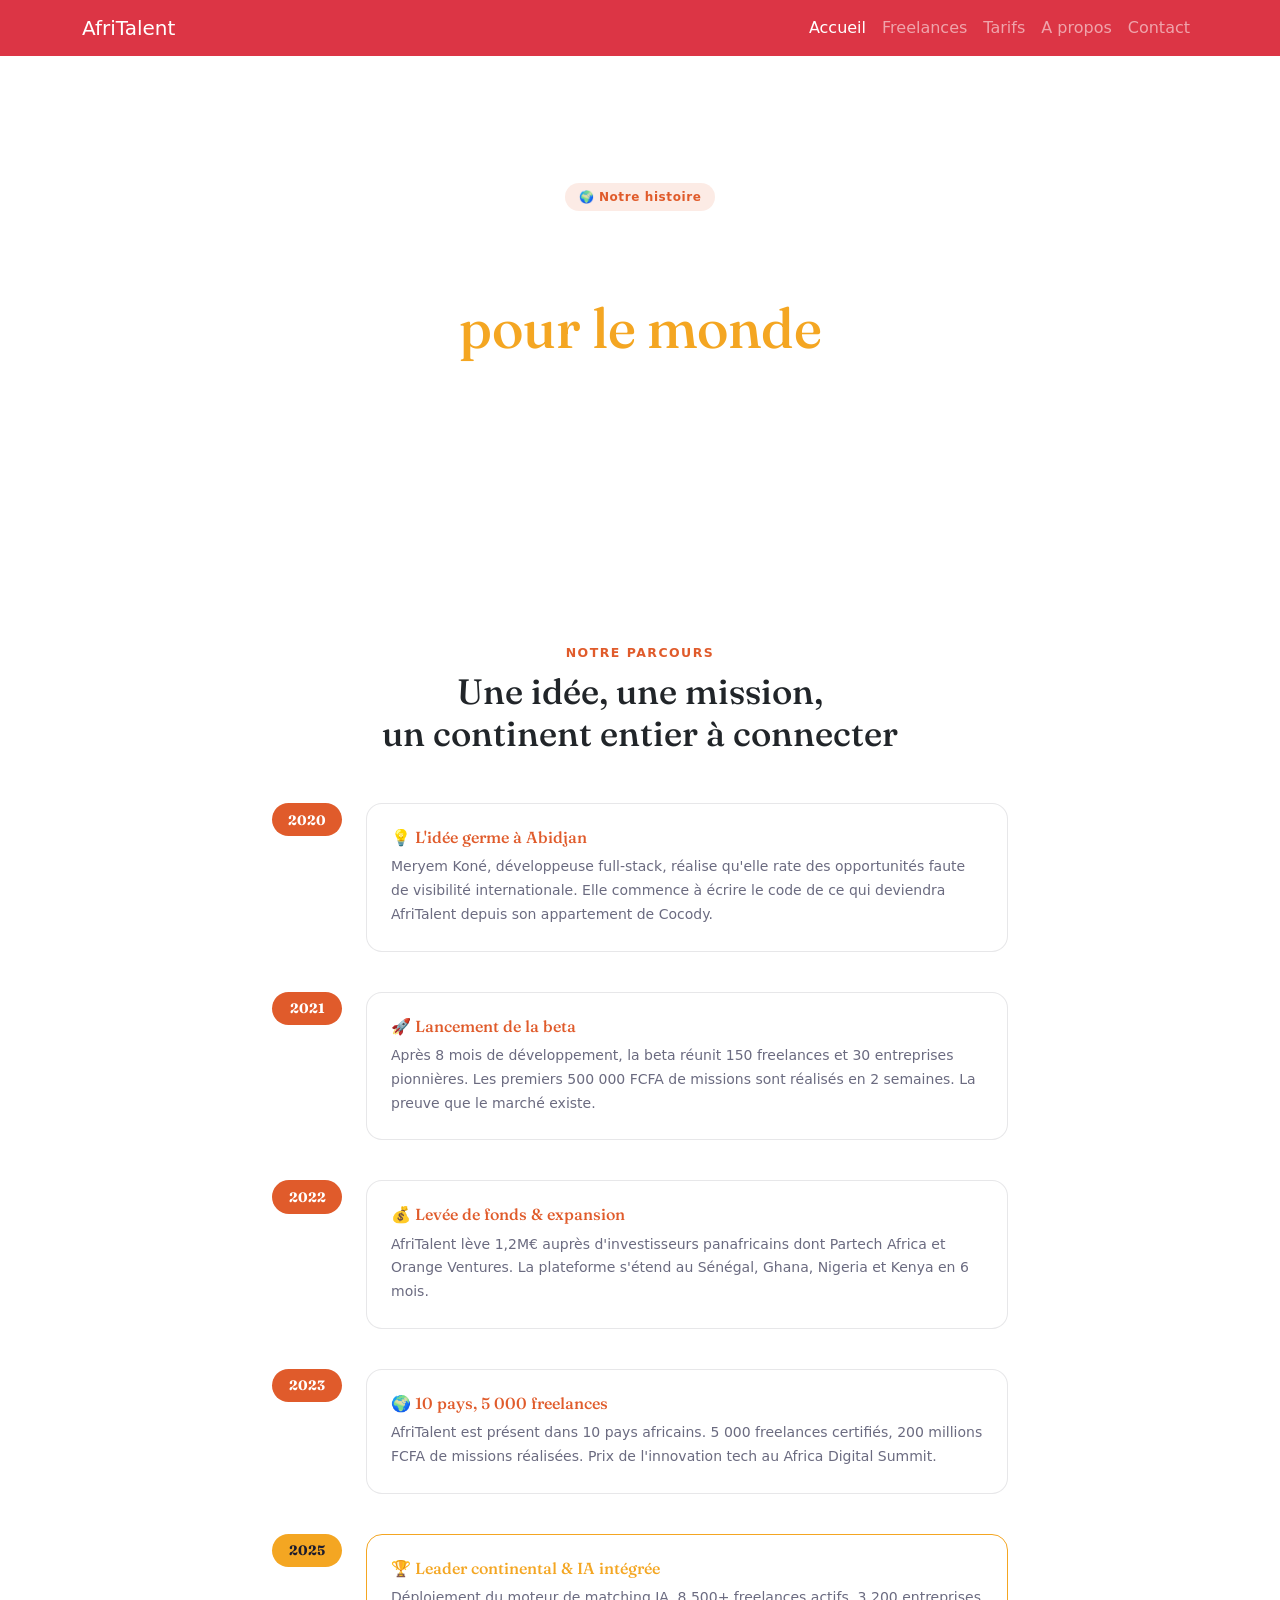
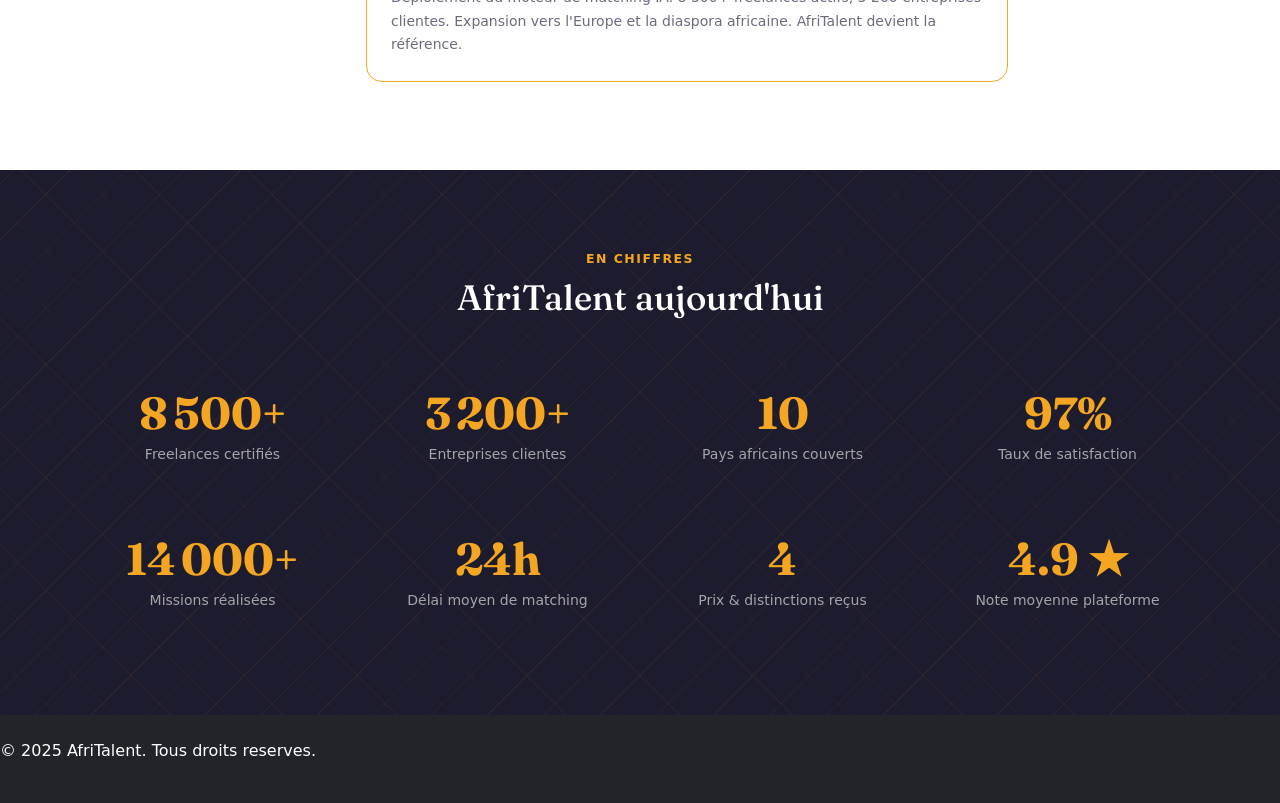
==== commit a8634f00: "compteurs animes au scroll et animations fade-in des sections" ====
--- a/ABOUT.html
+++ b/ABOUT.html
@@ -343,109 +343,98 @@
 
       <div class="col-6 col-md-3">
         <div style="padding: 1.5rem;">
+          <div id="counter-freelances" style="
+            font-family: var(--font-titre);
+            font-size: 2.8rem;
+            font-weight: 700;
+            color: var(--gold);
+            line-height: 1;">0</div>
+          <div style="
+            color: rgba(255,255,255,0.6);
+            font-size: 0.875rem;
+            margin-top: 0.5rem;">
+            Freelances certifiés
+          </div>       
+        </div>
+      </div>
+
+      <div class="col-6 col-md-3">
+        <div style="padding: 1.5rem;">
+          <div id="counter-entreprises" style="
+            font-family: var(--font-titre);
+            font-size: 2.8rem;
+            font-weight: 700;
+            color: var(--gold);
+            line-height: 1;">0</div>
+          <div style="
+            color: rgba(255,255,255,0.6);
+            font-size: 0.875rem;
+            margin-top: 0.5rem;">
+            Entreprises clientes
+          </div>
+        </div>
+      </div>
+
+      <div class="col-6 col-md-3">
+        <div style="padding: 1.5rem;">
+          <div id="counter-pays" style="
+            font-family: var(--font-titre);
+            font-size: 2.8rem;
+            font-weight: 700;
+            color: var(--gold);
+            line-height: 1;">0</div>
+          <div style="
+            color: rgba(255,255,255,0.6);
+            font-size: 0.875rem;
+            margin-top: 0.5rem;">
+            Pays africains couverts
+          </div>
+        </div>
+      </div>
+
+      <div class="col-6 col-md-3">
+        <div style="padding: 1.5rem;">
+          <div id="counter-satisfaction" style="
+            font-family: var(--font-titre);
+            font-size: 2.8rem;
+            font-weight: 700;
+            color: var(--gold);
+            line-height: 1;">0</div>
+          <div style="
+            color: rgba(255,255,255,0.6);
+            font-size: 0.875rem;
+            margin-top: 0.5rem;">
+            Taux de satisfaction
+          </div>
+        </div>
+      </div>
+
+      <div class="col-6 col-md-3">
+        <div style="padding: 1.5rem;">
+          <div id="counter-missions" style="
+            font-family: var(--font-titre);
+            font-size: 2.8rem;
+            font-weight: 700;
+            color: var(--gold);
+            line-height: 1;">0</div>
+          <div style="
+            color: rgba(255,255,255,0.6);
+            font-size: 0.875rem;
+            margin-top: 0.5rem;">
+            Missions réalisées
+          </div>
+        </div>
+      </div>
+
+      <div class="col-6 col-md-3">
+        <div style="padding: 1.5rem;">
           <div style="
             font-family: var(--font-titre);
             font-size: 2.8rem;
             font-weight: 700;
             color: var(--gold);
             line-height: 1;">
-            8 500+
-          </div>
-          <div style="
-            color: rgba(255,255,255,0.6);
-            font-size: 0.875rem;
-            margin-top: 0.5rem;">
-            Freelances certifiés
-          </div>
-        </div>
-      </div>
-
-      <div class="col-6 col-md-3">
-        <div style="padding: 1.5rem;">
-          <div style="
-            font-family: var(--font-titre);
-            font-size: 2.8rem;
-            font-weight: 700;
-            color: var(--gold);
-            line-height: 1;">
-            3 200+
-          </div>
-          <div style="
-            color: rgba(255,255,255,0.6);
-            font-size: 0.875rem;
-            margin-top: 0.5rem;">
-            Entreprises clientes
-          </div>
-        </div>
-      </div>
-
-      <div class="col-6 col-md-3">
-        <div style="padding: 1.5rem;">
-          <div style="
-            font-family: var(--font-titre);
-            font-size: 2.8rem;
-            font-weight: 700;
-            color: var(--gold);
-            line-height: 1;">
-            10
-          </div>
-          <div style="
-            color: rgba(255,255,255,0.6);
-            font-size: 0.875rem;
-            margin-top: 0.5rem;">
-            Pays africains couverts
-          </div>
-        </div>
-      </div>
-
-      <div class="col-6 col-md-3">
-        <div style="padding: 1.5rem;">
-          <div style="
-            font-family: var(--font-titre);
-            font-size: 2.8rem;
-            font-weight: 700;
-            color: var(--gold);
-            line-height: 1;">
-            98%
-          </div>
-          <div style="
-            color: rgba(255,255,255,0.6);
-            font-size: 0.875rem;
-            margin-top: 0.5rem;">
-            Taux de satisfaction
-          </div>
-        </div>
-      </div>
-
-      <div class="col-6 col-md-3">
-        <div style="padding: 1.5rem;">
-          <div style="
-            font-family: var(--font-titre);
-            font-size: 2.8rem;
-            font-weight: 700;
-            color: var(--gold);
-            line-height: 1;">
-            14 000+
-          </div>
-          <div style="
-            color: rgba(255,255,255,0.6);
-            font-size: 0.875rem;
-            margin-top: 0.5rem;">
-            Missions réalisées
-          </div>
-        </div>
-      </div>
-
-      <div class="col-6 col-md-3">
-        <div style="padding: 1.5rem;">
-          <div style="
-            font-family: var(--font-titre);
-            font-size: 2.8rem;
-            font-weight: 700;
-            color: var(--gold);
-            line-height: 1;">
-            24h
-          </div>
+            24h</div>
           <div style="
             color: rgba(255,255,255,0.6);
             font-size: 0.875rem;
@@ -465,7 +454,7 @@
             line-height: 1;">
             4
           </div>
-          <div style="
+          <div  style="
             color: rgba(255,255,255,0.6);
             font-size: 0.875rem;
             margin-top: 0.5rem;">
@@ -502,9 +491,9 @@
  <p>&copy; 2025 AfriTalent. Tous droits reserves.</p>
  </div>
  </footer>
- <script
-src="https://cdn.jsdelivr.net/npm/bootstrap@5.3.0/dist/js/bootstrap.bundle.min.js"
-></script>
- <script src="js/main.js"></script>
+ <script src="https://cdn.jsdelivr.net/npm/bootstrap@5.3.0/dist/js/bootstrap.bundle.min.js"></script>
+
+<script src="main.js"></script>
+
 </body>
 </html>
--- a/css/index.css
+++ b/css/index.css
@@ -312,10 +312,7 @@
 }
 
 
-═══ 7. FOOTER ═══
-
-
- 
+/* ═══ FOOTER ═══ */
 #services {
 background-color: #fdc3aa;
 height: 500px;
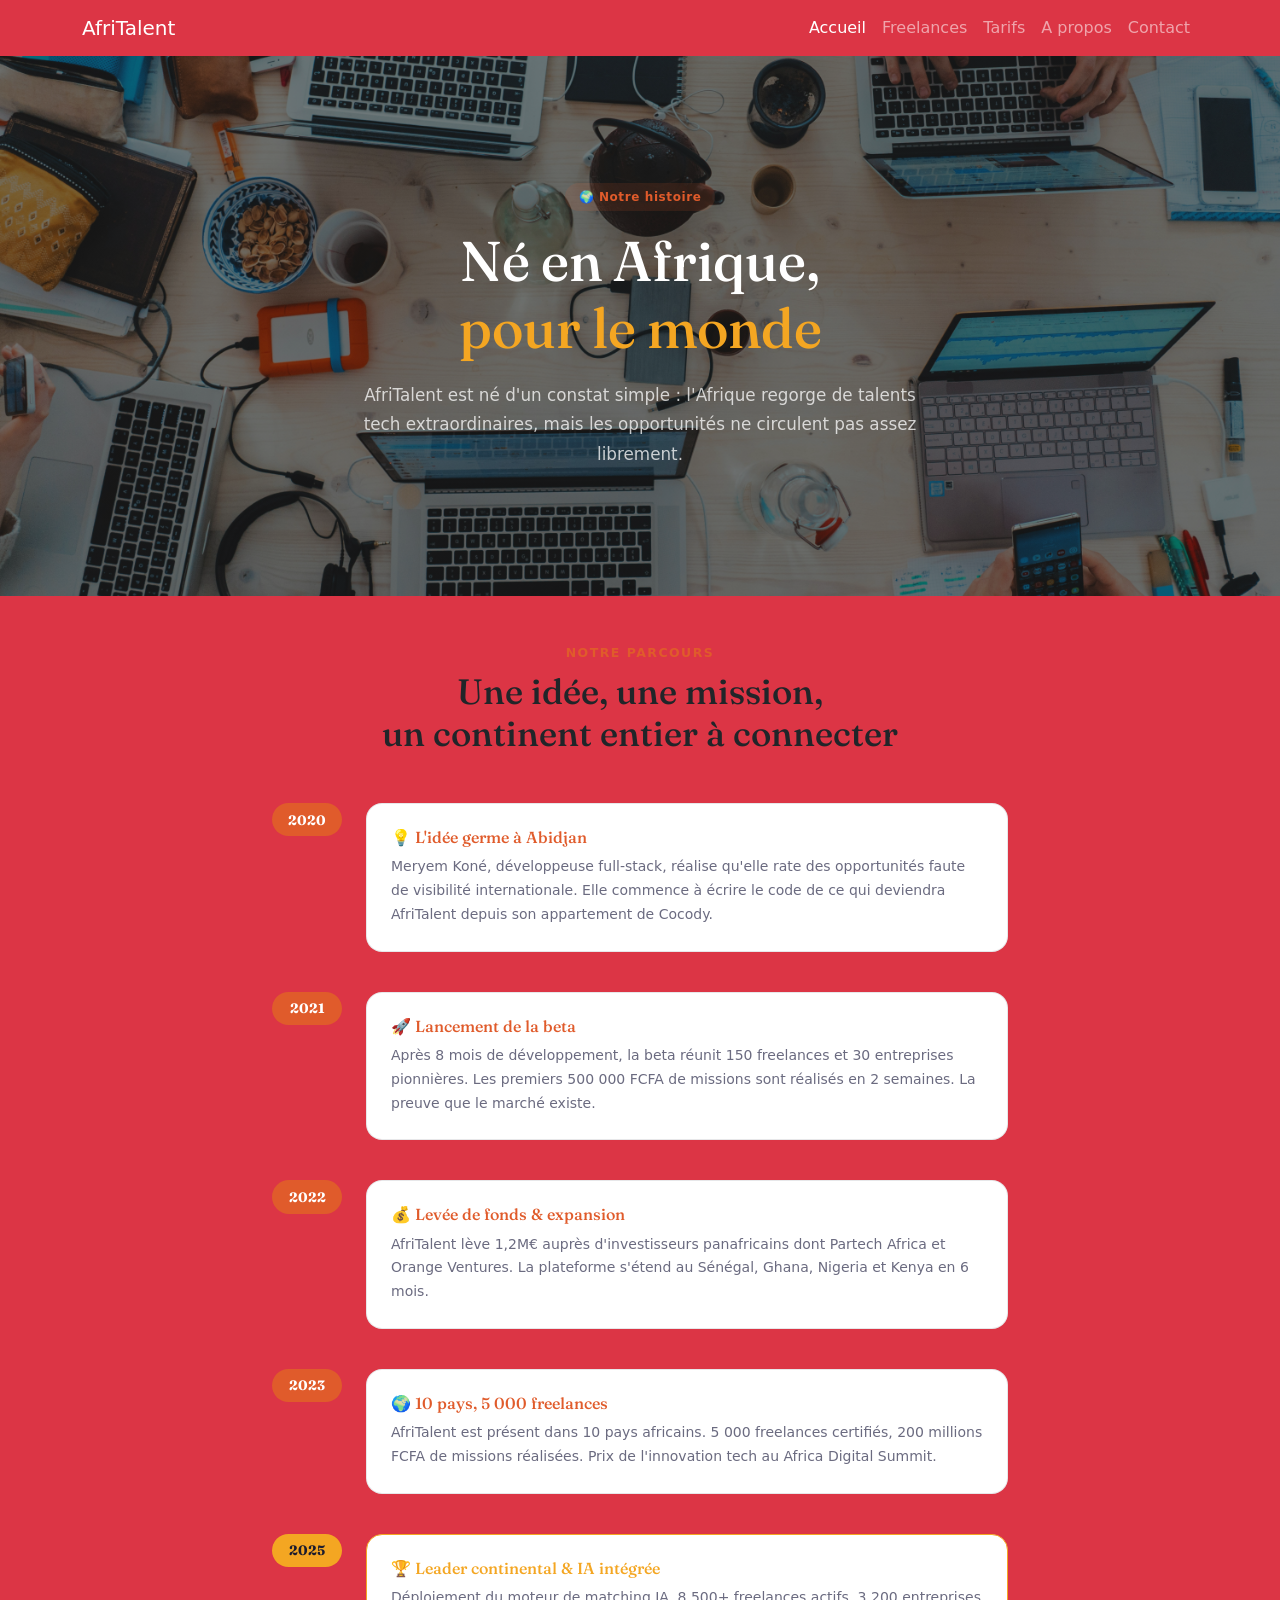
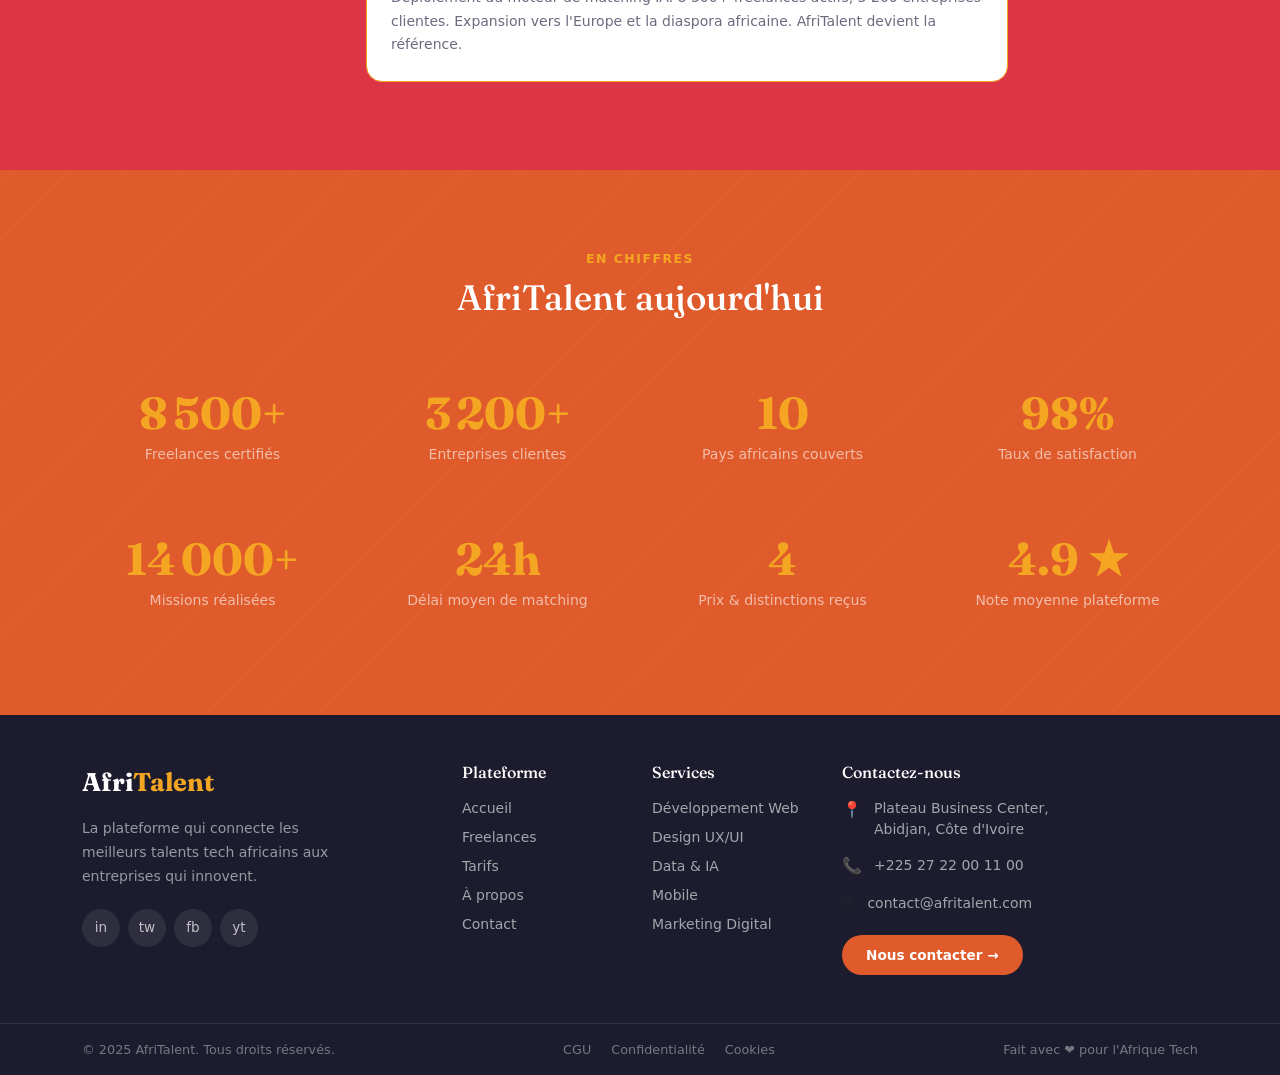
==== commit c7ef1102: "variables, typographie,layout general et style de base" ====
--- a/ABOUT.html
+++ b/ABOUT.html
@@ -41,7 +41,7 @@
 
 <!-- ═══ HERO ═══ -->
 <section id="hero" style="
-  background-image: var(--img-hero);
+ 
   background-size: cover;
   background-position: center;
   min-height: 60vh;
@@ -49,7 +49,7 @@
   align-items: center;">
 
   <div class="container py-5 text-center">
-    <div class="at-badge mb-3">🌍 Notre histoire</div>
+    <div class="at-badge mb-3 ">🌍 Notre histoire</div>
     <h1 style="
       font-family: var(--font-titre);
       font-size: clamp(2rem, 5vw, 3.5rem);
@@ -74,7 +74,7 @@
 
 
 <!-- ═══ TIMELINE — HISTOIRE ═══ -->
-<section id="parcours" class="py-5">
+<section id="parcours" class="py-5 bg-danger">
   <div class="container">
 
     <!-- Titre -->
@@ -303,7 +303,7 @@
 
 <!-- ═══ STATISTIQUES ═══ -->
 <section id="statistiques" style="
-  background: var(--charcoal);
+background: var(--terra);
   padding: 5rem 0;
   position: relative;
   overflow: hidden;">
@@ -486,11 +486,314 @@
   </div>
 </section>
 
-    <footer>
- <div class="footer-expand-lg py-4 bg-dark">
- <p>&copy; 2025 AfriTalent. Tous droits reserves.</p>
- </div>
- </footer>
+   <!-- ═══ FOOTER ═══ -->
+<footer style="background: var(--charcoal);">
+
+  <!-- Contenu principal -->
+  <div class="container py-5">
+    <div class="row g-4">
+
+      <!-- Colonne 1 — Logo + description -->
+      <div class="col-lg-4 col-md-6">
+        <div style="
+          font-family: var(--font-titre);
+          font-weight: 700;
+          font-size: 1.6rem;
+          color: var(--white);
+          margin-bottom: 1rem;">
+          Afri<span style="color: var(--gold);">Talent</span>
+        </div>
+        <p style="
+          color: rgba(255,255,255,0.55);
+          font-size: 0.875rem;
+          line-height: 1.7;
+          max-width: 280px;">
+          La plateforme qui connecte les meilleurs talents 
+          tech africains aux entreprises qui innovent.
+        </p>
+        <!-- Réseaux sociaux -->
+        <div style="
+          display: flex;
+          gap: 0.5rem;
+          margin-top: 1.25rem;">
+          <a href="#" style="
+            width: 38px; height: 38px;
+            background: rgba(255,255,255,0.08);
+            border-radius: 50%;
+            display: flex;
+            align-items: center;
+            justify-content: center;
+            color: rgba(255,255,255,0.7);
+            text-decoration: none;
+            font-size: 0.85rem;
+            transition: background 0.2s;">
+            in
+          </a>
+          <a href="#" style="
+            width: 38px; height: 38px;
+            background: rgba(255,255,255,0.08);
+            border-radius: 50%;
+            display: flex;
+            align-items: center;
+            justify-content: center;
+            color: rgba(255,255,255,0.7);
+            text-decoration: none;
+            font-size: 0.85rem;
+            transition: background 0.2s;">
+            tw
+          </a>
+          <a href="#" style="
+            width: 38px; height: 38px;
+            background: rgba(255,255,255,0.08);
+            border-radius: 50%;
+            display: flex;
+            align-items: center;
+            justify-content: center;
+            color: rgba(255,255,255,0.7);
+            text-decoration: none;
+            font-size: 0.85rem;
+            transition: background 0.2s;">
+            fb
+          </a>
+          <a href="#" style="
+            width: 38px; height: 38px;
+            background: rgba(255,255,255,0.08);
+            border-radius: 50%;
+            display: flex;
+            align-items: center;
+            justify-content: center;
+            color: rgba(255,255,255,0.7);
+            text-decoration: none;
+            font-size: 0.85rem;
+            transition: background 0.2s;">
+            yt
+          </a>
+        </div>
+      </div>
+
+      <!-- Colonne 2 — Plateforme -->
+      <div class="col-lg-2 col-md-6 col-6">
+        <h5 style="
+          font-family: var(--font-titre);
+          color: var(--white);
+          font-size: 1rem;
+          margin-bottom: 1rem;">
+          Plateforme
+        </h5>
+        <div style="
+          display: flex;
+          flex-direction: column;
+          gap: 0.5rem;">
+          <a href="INDEX.html" style="
+            color: rgba(255,255,255,0.6);
+            text-decoration: none;
+            font-size: 0.875rem;
+            transition: color 0.2s;">
+            Accueil
+          </a>
+          <a href="freelances.html" style="
+            color: rgba(255,255,255,0.6);
+            text-decoration: none;
+            font-size: 0.875rem;
+            transition: color 0.2s;">
+            Freelances
+          </a>
+          <a href="tarifs.html" style="
+            color: rgba(255,255,255,0.6);
+            text-decoration: none;
+            font-size: 0.875rem;
+            transition: color 0.2s;">
+            Tarifs
+          </a>
+          <a href="ABOUT.html" style="
+            color: rgba(255,255,255,0.6);
+            text-decoration: none;
+            font-size: 0.875rem;
+            transition: color 0.2s;">
+            À propos
+          </a>
+          <a href="Contact.html" style="
+            color: rgba(255,255,255,0.6);
+            text-decoration: none;
+            font-size: 0.875rem;
+            transition: color 0.2s;">
+            Contact
+          </a>
+        </div>
+      </div>
+
+      <!-- Colonne 3 — Services -->
+      <div class="col-lg-2 col-md-6 col-6">
+        <h5 style="
+          font-family: var(--font-titre);
+          color: var(--white);
+          font-size: 1rem;
+          margin-bottom: 1rem;">
+          Services
+        </h5>
+        <div style="
+          display: flex;
+          flex-direction: column;
+          gap: 0.5rem;">
+          <a href="freelances.html" style="
+            color: rgba(255,255,255,0.6);
+            text-decoration: none;
+            font-size: 0.875rem;">
+            Développement Web
+          </a>
+          <a href="freelances.html" style="
+            color: rgba(255,255,255,0.6);
+            text-decoration: none;
+            font-size: 0.875rem;">
+            Design UX/UI
+          </a>
+          <a href="freelances.html" style="
+            color: rgba(255,255,255,0.6);
+            text-decoration: none;
+            font-size: 0.875rem;">
+            Data & IA
+          </a>
+          <a href="freelances.html" style="
+            color: rgba(255,255,255,0.6);
+            text-decoration: none;
+            font-size: 0.875rem;">
+            Mobile
+          </a>
+          <a href="freelances.html" style="
+            color: rgba(255,255,255,0.6);
+            text-decoration: none;
+            font-size: 0.875rem;">
+            Marketing Digital
+          </a>
+        </div>
+      </div>
+
+      <!-- Colonne 4 — Contact -->
+      <div class="col-lg-4 col-md-6">
+        <h5 style="
+          font-family: var(--font-titre);
+          color: var(--white);
+          font-size: 1rem;
+          margin-bottom: 1rem;">
+          Contactez-nous
+        </h5>
+
+        <!-- Adresse -->
+        <div style="
+          display: flex;
+          gap: 0.75rem;
+          margin-bottom: 0.85rem;
+          align-items: flex-start;">
+          <span style="font-size: 1rem;">📍</span>
+          <p style="
+            color: rgba(255,255,255,0.6);
+            font-size: 0.875rem;
+            margin: 0;">
+            Plateau Business Center,<br>
+            Abidjan, Côte d'Ivoire
+          </p>
+        </div>
+
+        <!-- Téléphone -->
+        <div style="
+          display: flex;
+          gap: 0.75rem;
+          margin-bottom: 0.85rem;
+          align-items: center;">
+          <span style="font-size: 1rem;">📞</span>
+          <p style="
+            color: rgba(255,255,255,0.6);
+            font-size: 0.875rem;
+            margin: 0;">
+            +225 27 22 00 11 00
+          </p>
+        </div>
+
+        <!-- Email -->
+        <div style="
+          display: flex;
+          gap: 0.75rem;
+          margin-bottom: 1.25rem;
+          align-items: center;">
+          <span style="font-size: 1rem;">✉️</span>
+          <p style="
+            color: rgba(255,255,255,0.6);
+            font-size: 0.875rem;
+            margin: 0;">
+            contact@afritalent.com
+          </p>
+        </div>
+
+        <!-- Bouton contact -->
+        <a href="Contact.html" style="
+          display: inline-block;
+          background: var(--terra);
+          color: var(--white);
+          border-radius: 50px;
+          padding: 0.6rem 1.5rem;
+          font-size: 0.85rem;
+          font-weight: 700;
+          text-decoration: none;
+          transition: background 0.2s;">
+          Nous contacter →
+        </a>
+
+      </div>
+
+    </div>
+  </div>
+
+  <!-- Ligne de séparation -->
+  <div style="
+    border-top: 1px solid rgba(255,255,255,0.1);">
+    <div class="container py-3">
+      <div class="d-flex flex-wrap justify-content-between
+                  align-items-center gap-2">
+
+        <!-- Copyright -->
+        <p style="
+          color: rgba(255,255,255,0.4);
+          font-size: 0.8rem;
+          margin: 0;">
+          © 2025 AfriTalent. Tous droits réservés.
+        </p>
+
+        <!-- Liens légaux -->
+        <div style="display: flex; gap: 1.25rem;">
+          <a href="#" style="
+            color: rgba(255,255,255,0.4);
+            font-size: 0.8rem;
+            text-decoration: none;">
+            CGU
+          </a>
+          <a href="#" style="
+            color: rgba(255,255,255,0.4);
+            font-size: 0.8rem;
+            text-decoration: none;">
+            Confidentialité
+          </a>
+          <a href="#" style="
+            color: rgba(255,255,255,0.4);
+            font-size: 0.8rem;
+            text-decoration: none;">
+            Cookies
+          </a>
+        </div>
+
+        <!-- Fait avec amour -->
+        <p style="
+          color: rgba(255,255,255,0.4);
+          font-size: 0.8rem;
+          margin: 0;">
+          Fait avec ❤️ pour l'Afrique Tech
+        </p>
+
+      </div>
+    </div>
+  </div>
+
+</footer>
+
  <script src="https://cdn.jsdelivr.net/npm/bootstrap@5.3.0/dist/js/bootstrap.bundle.min.js"></script>
 
 <script src="main.js"></script>
